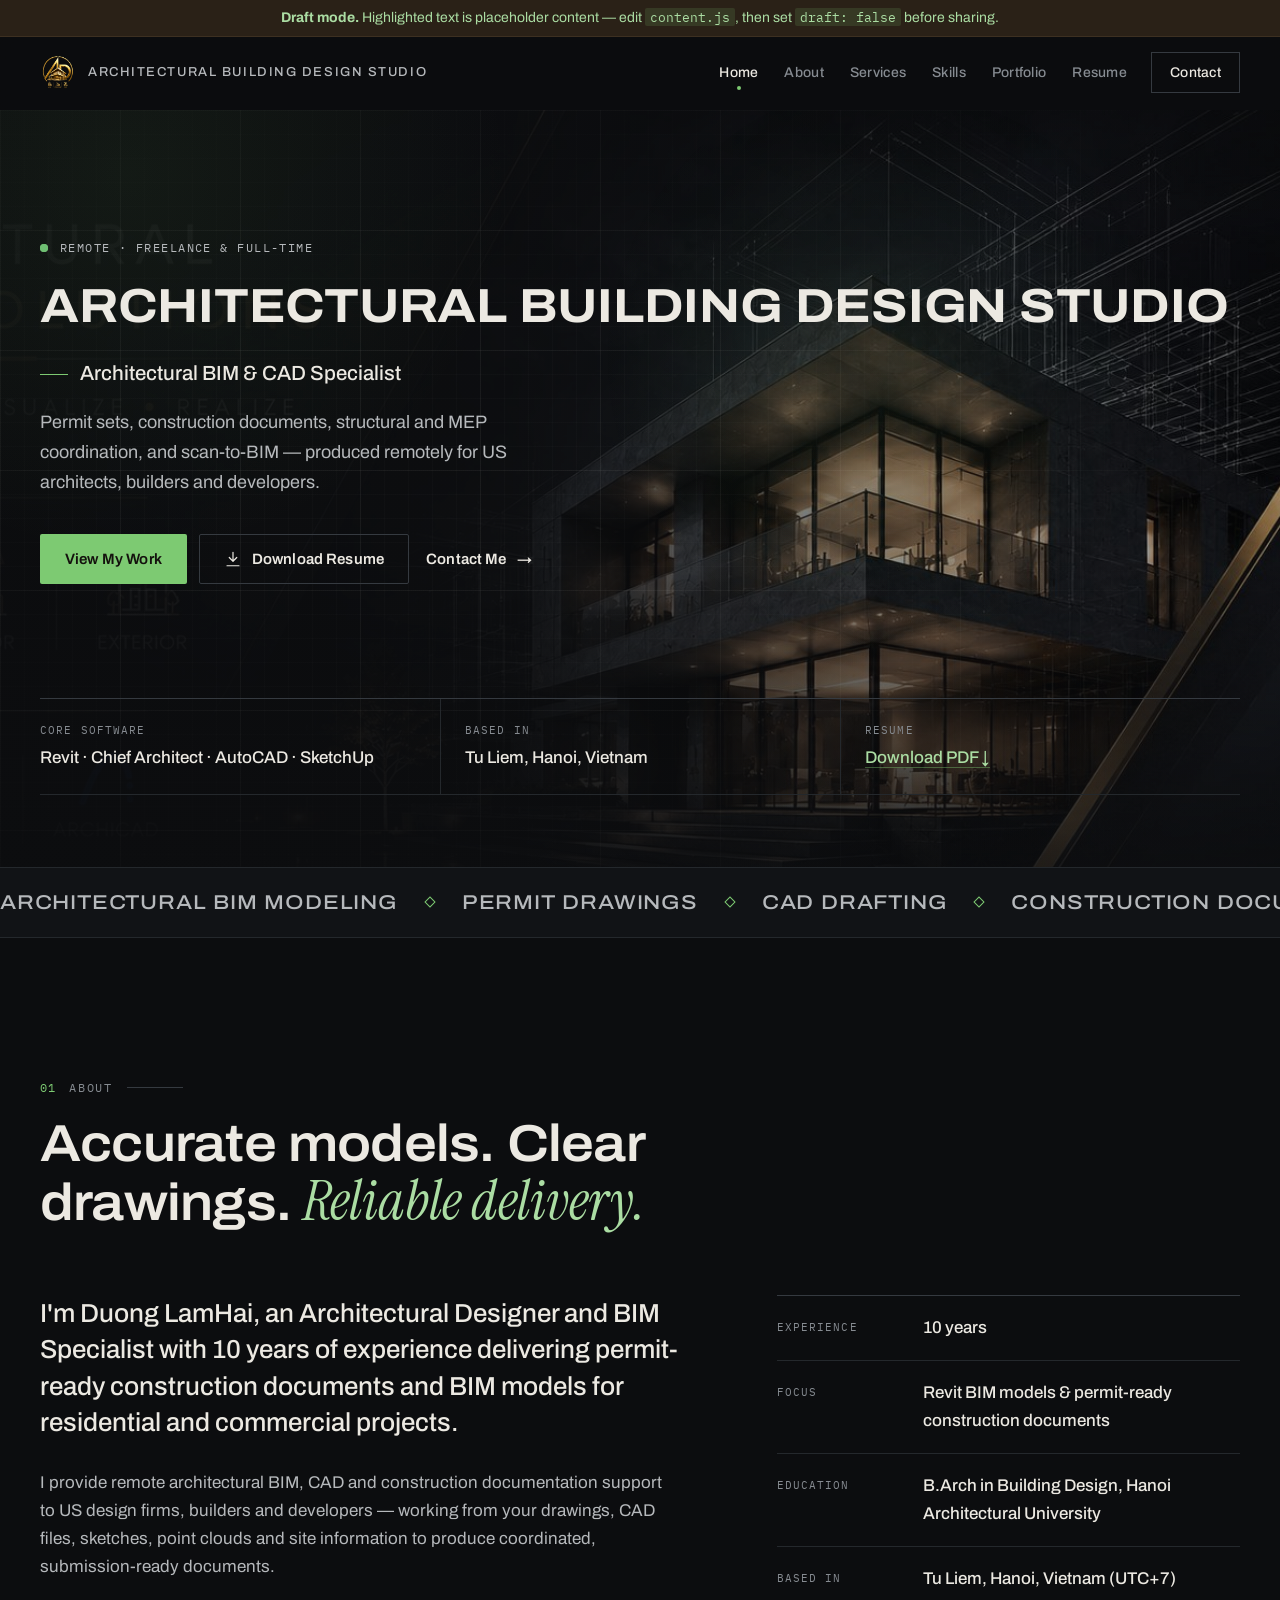
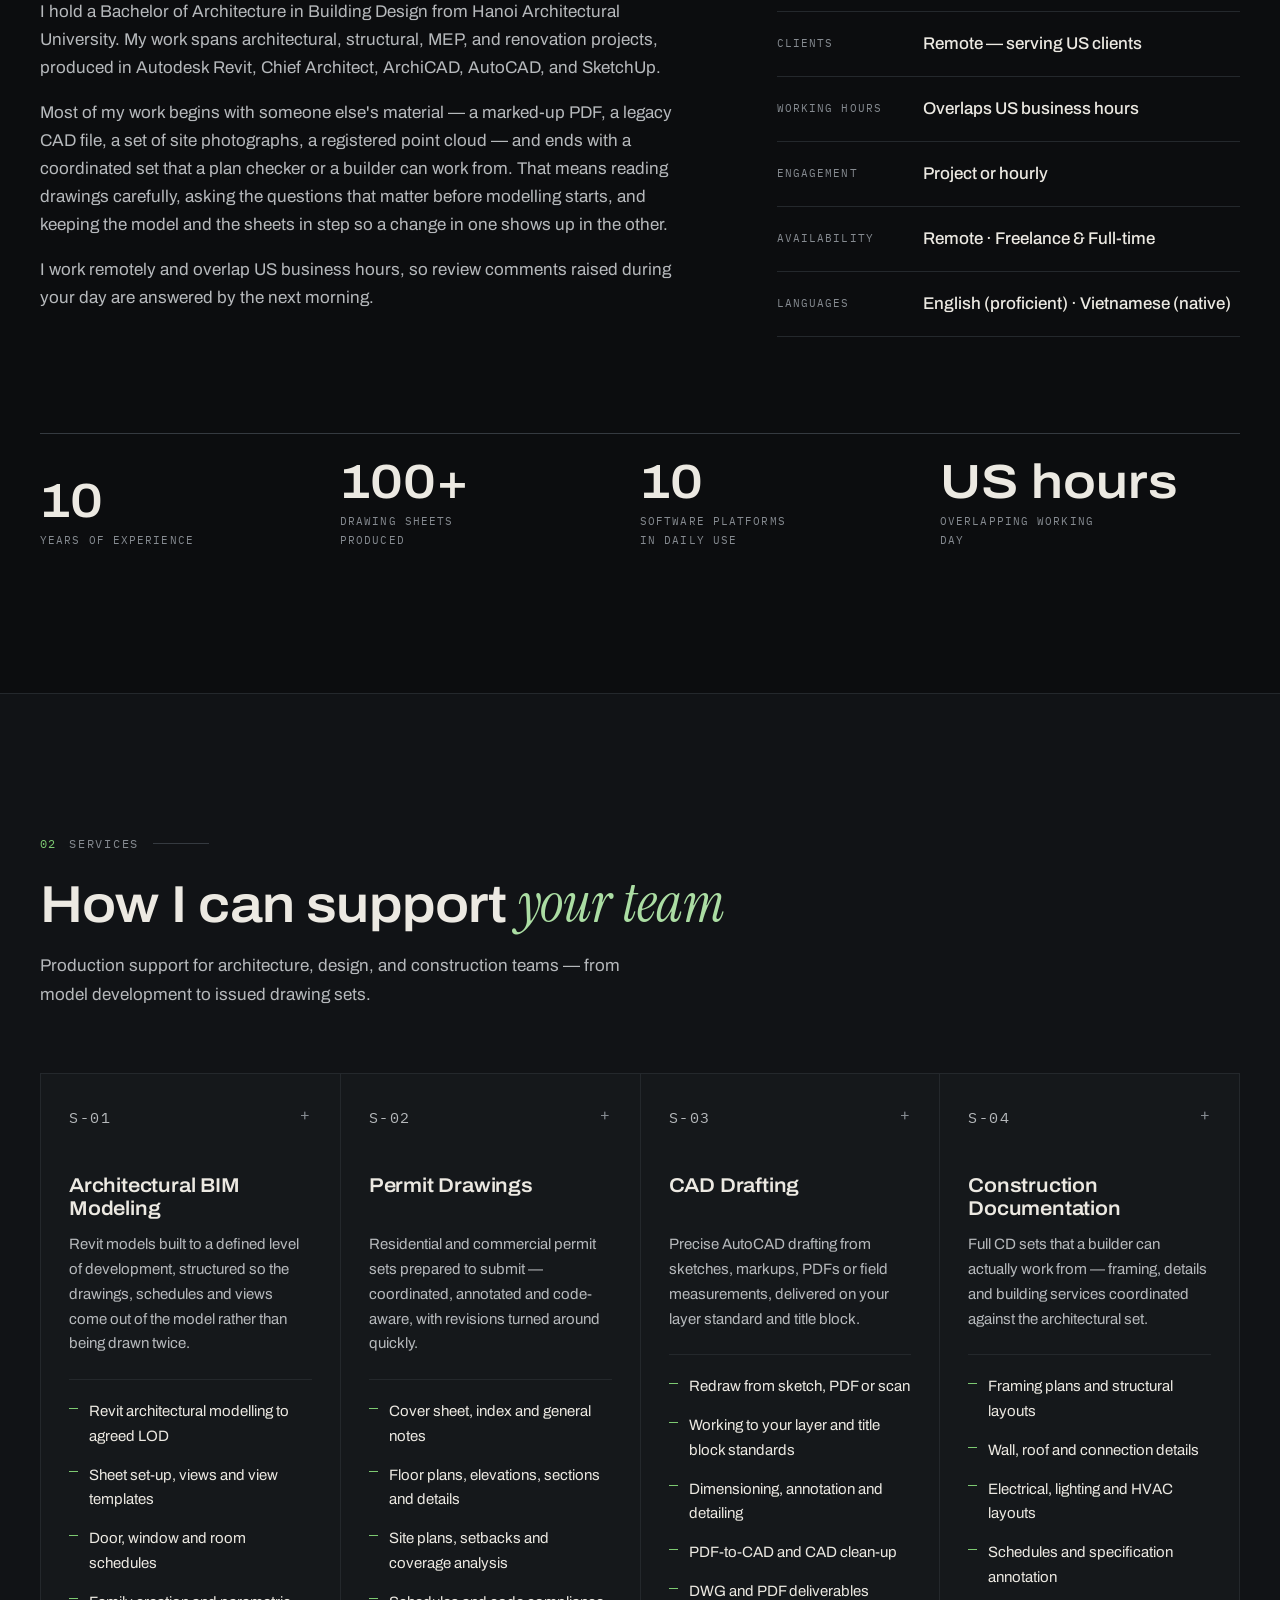
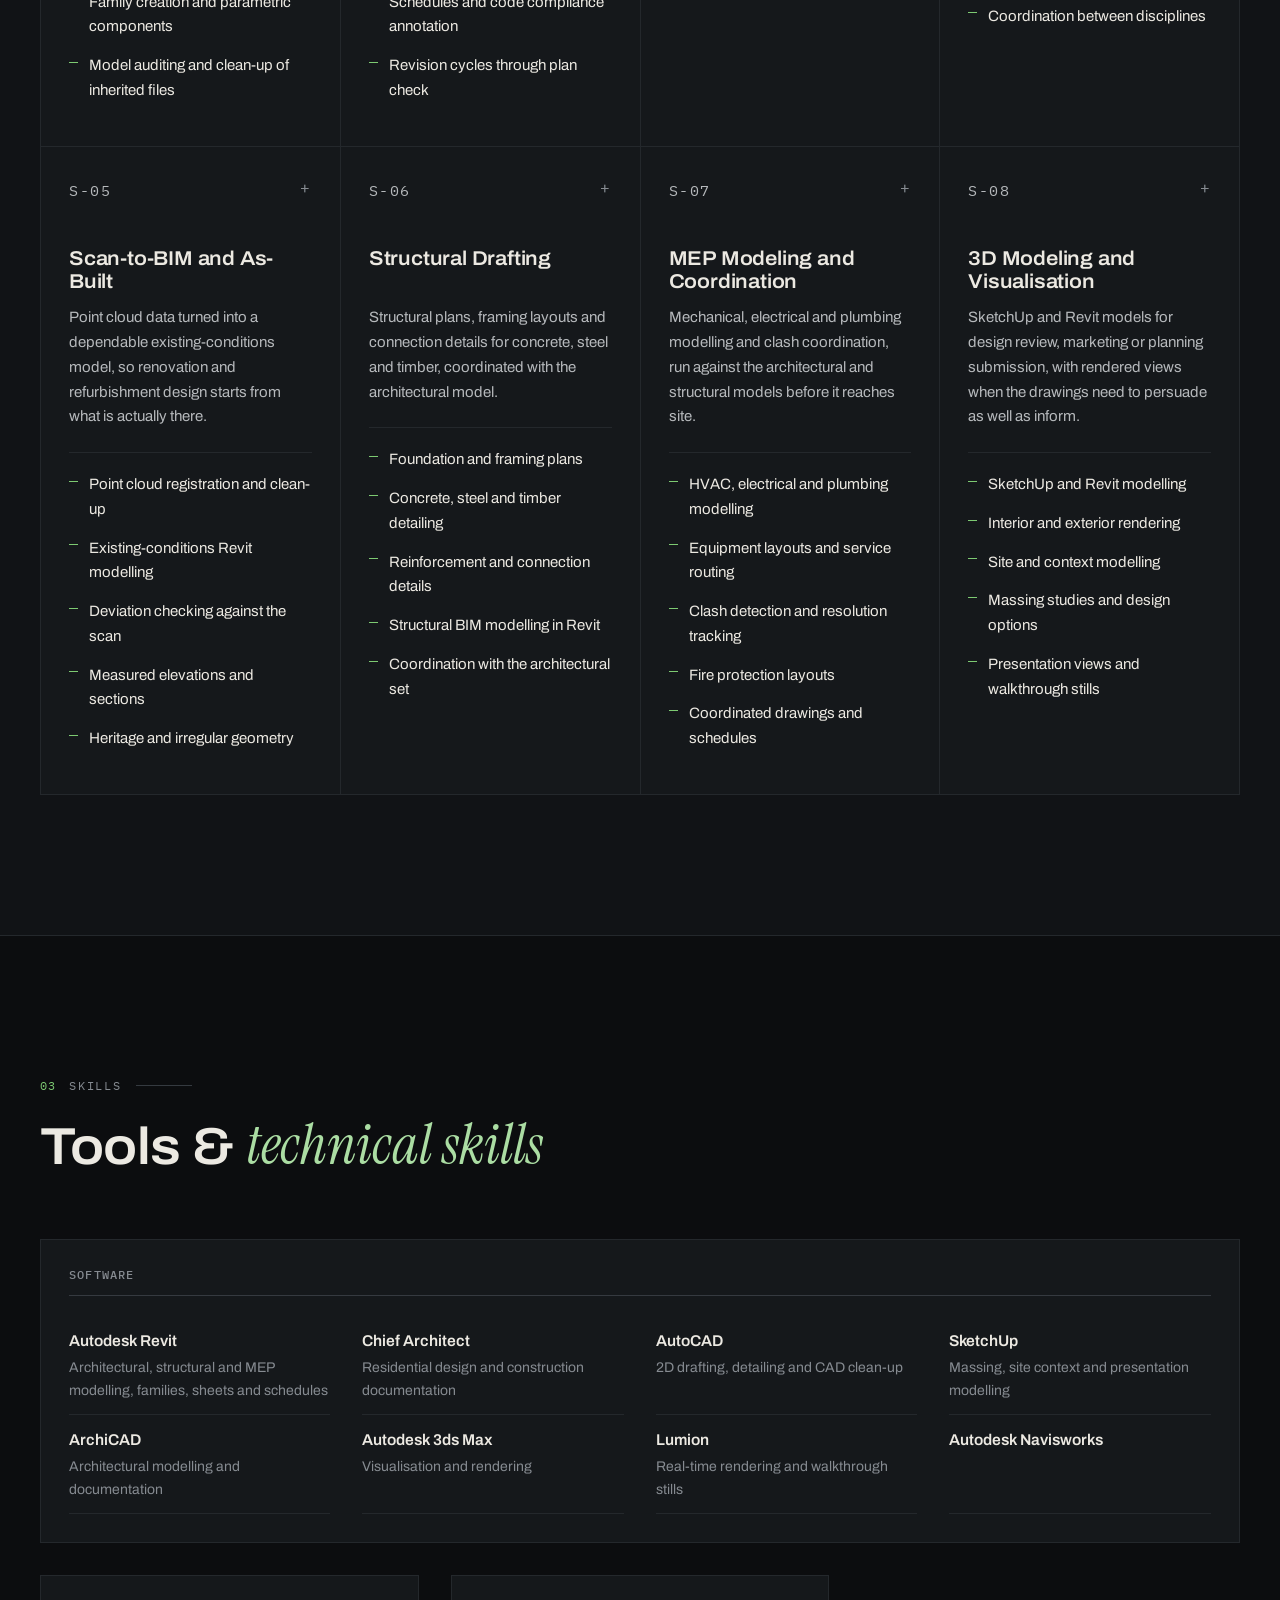
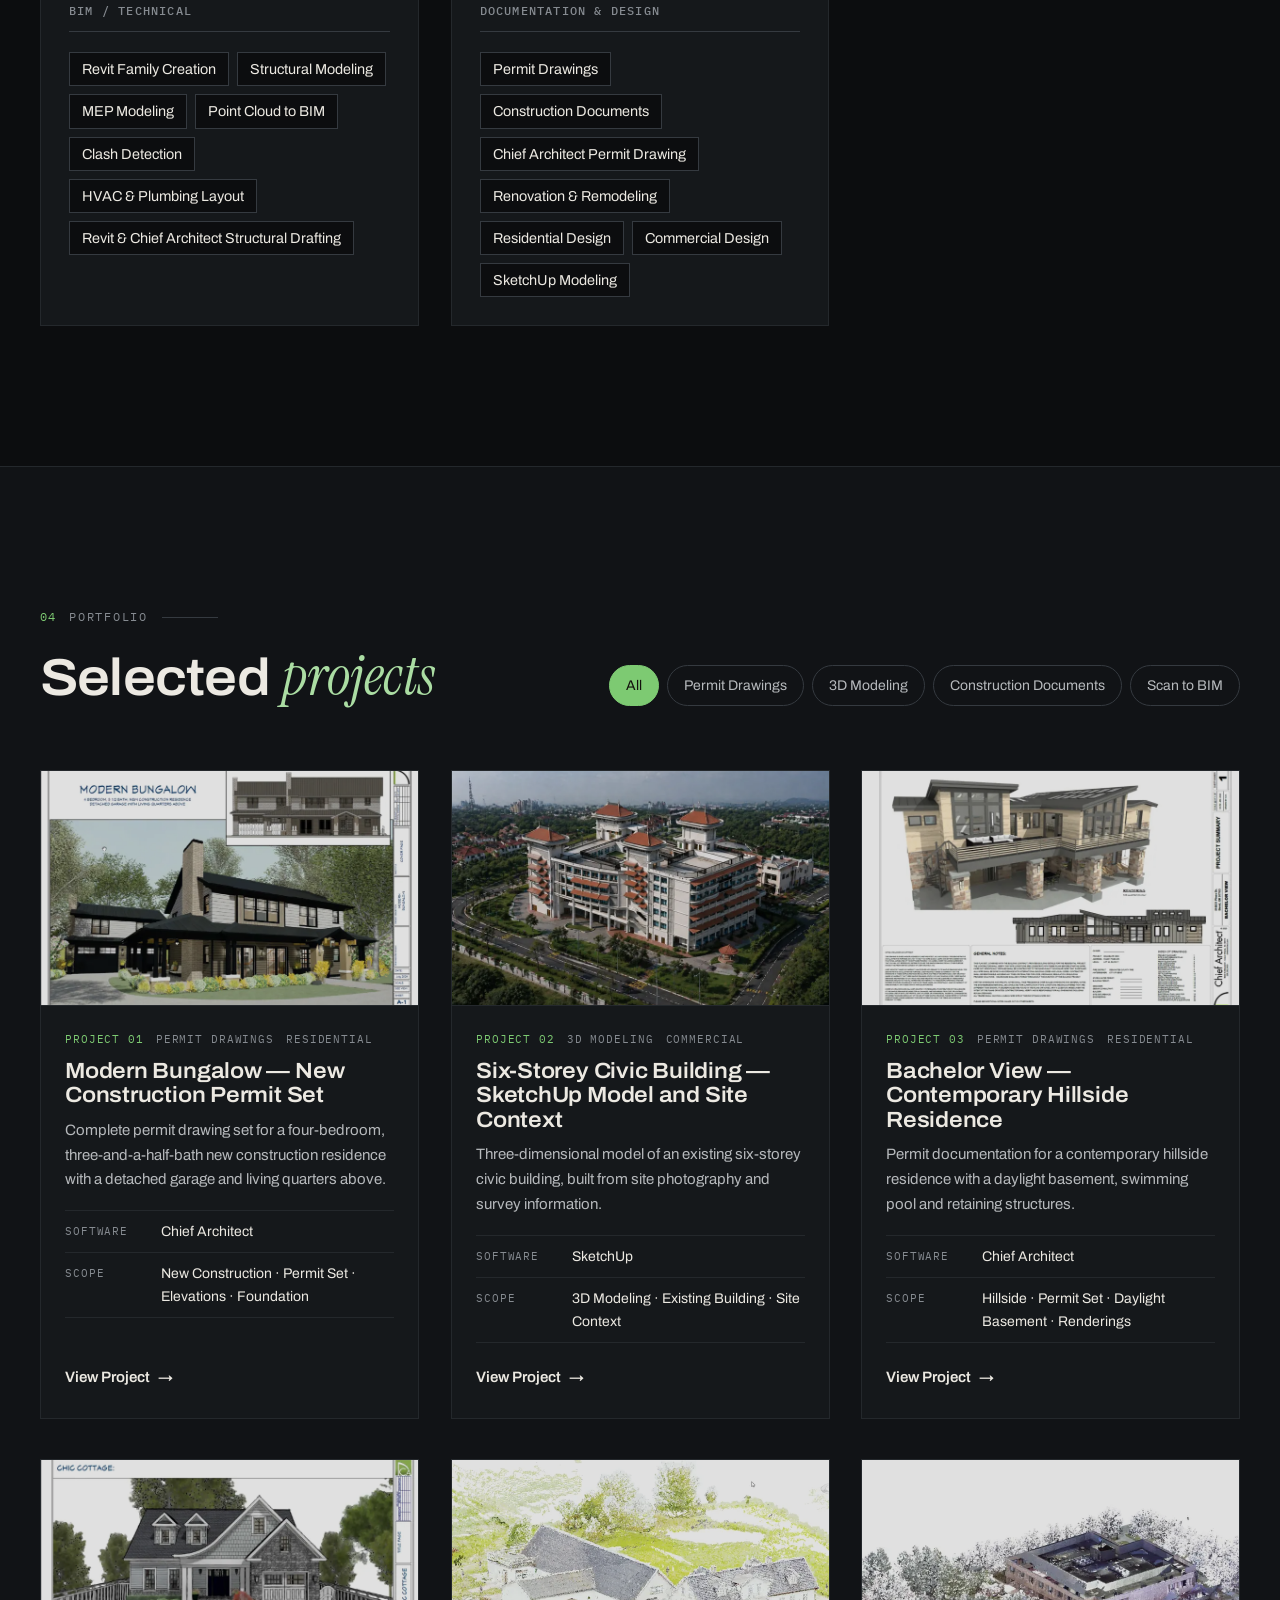
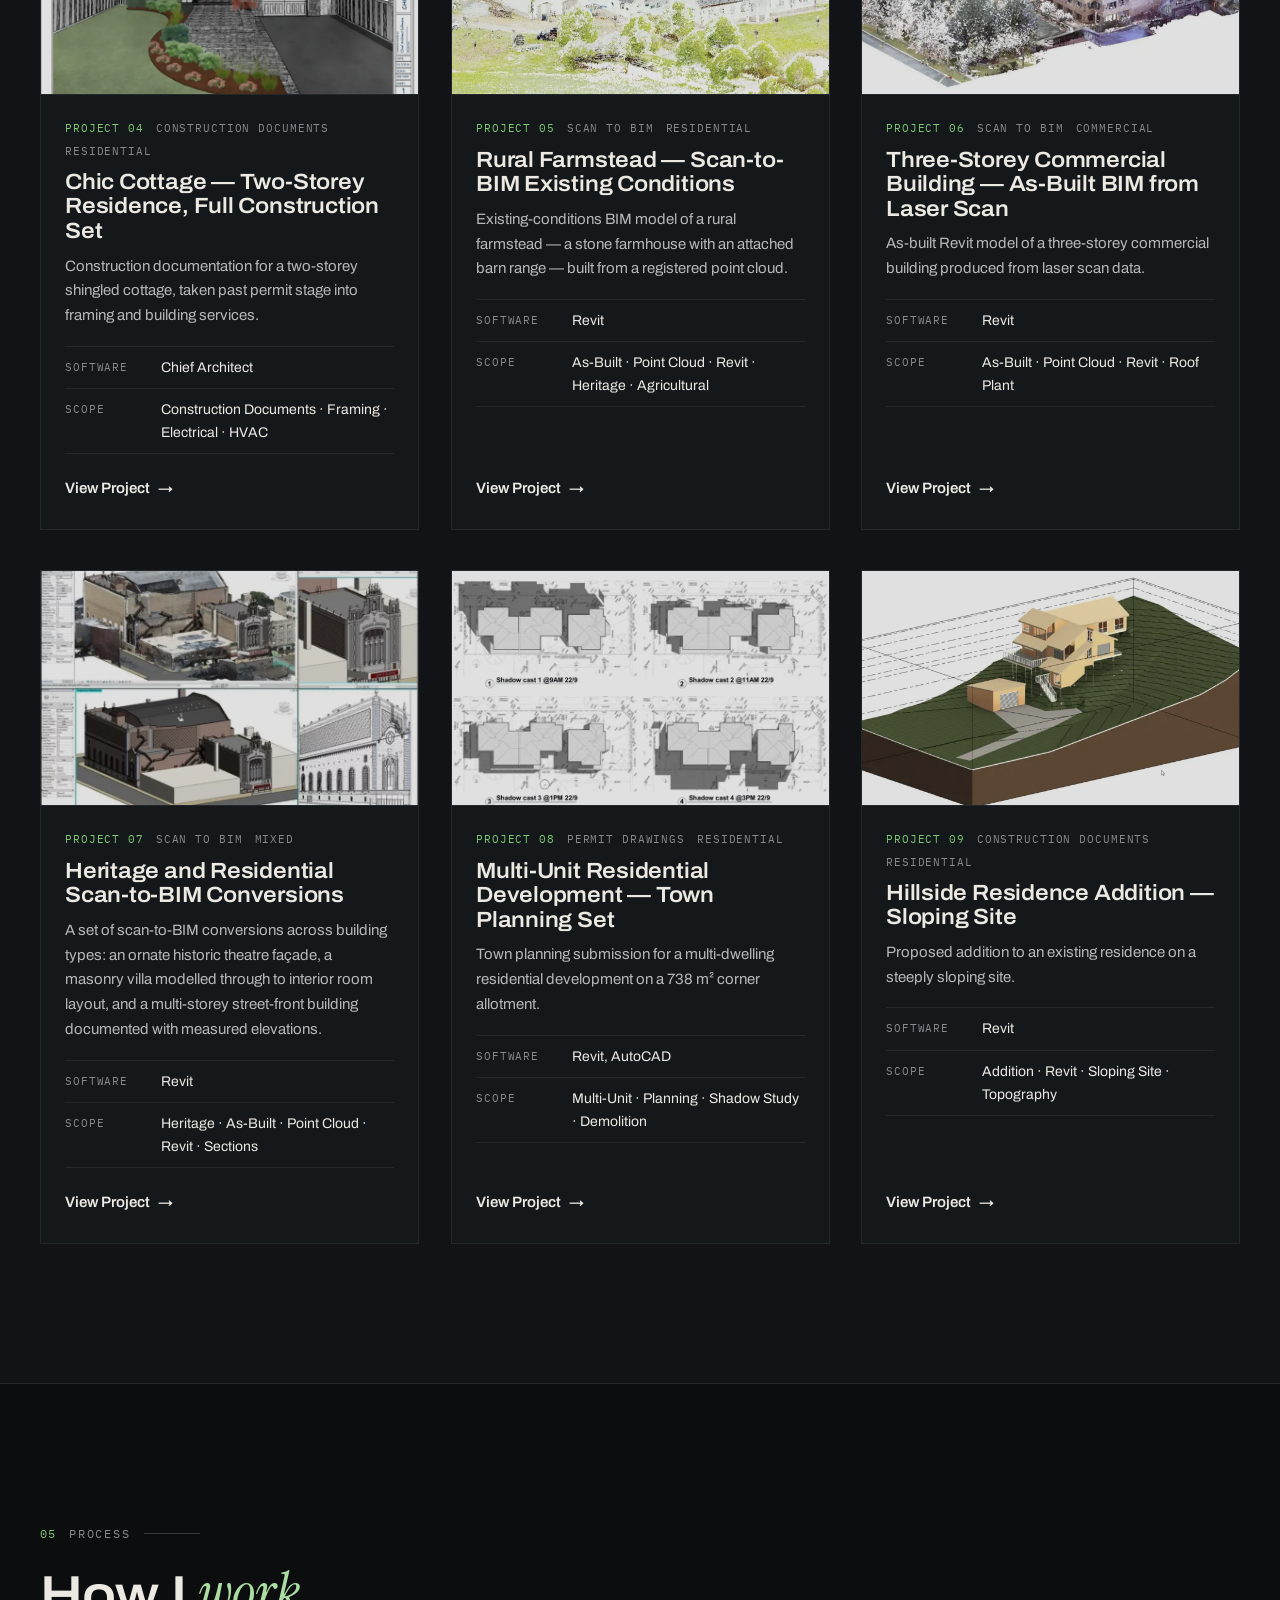
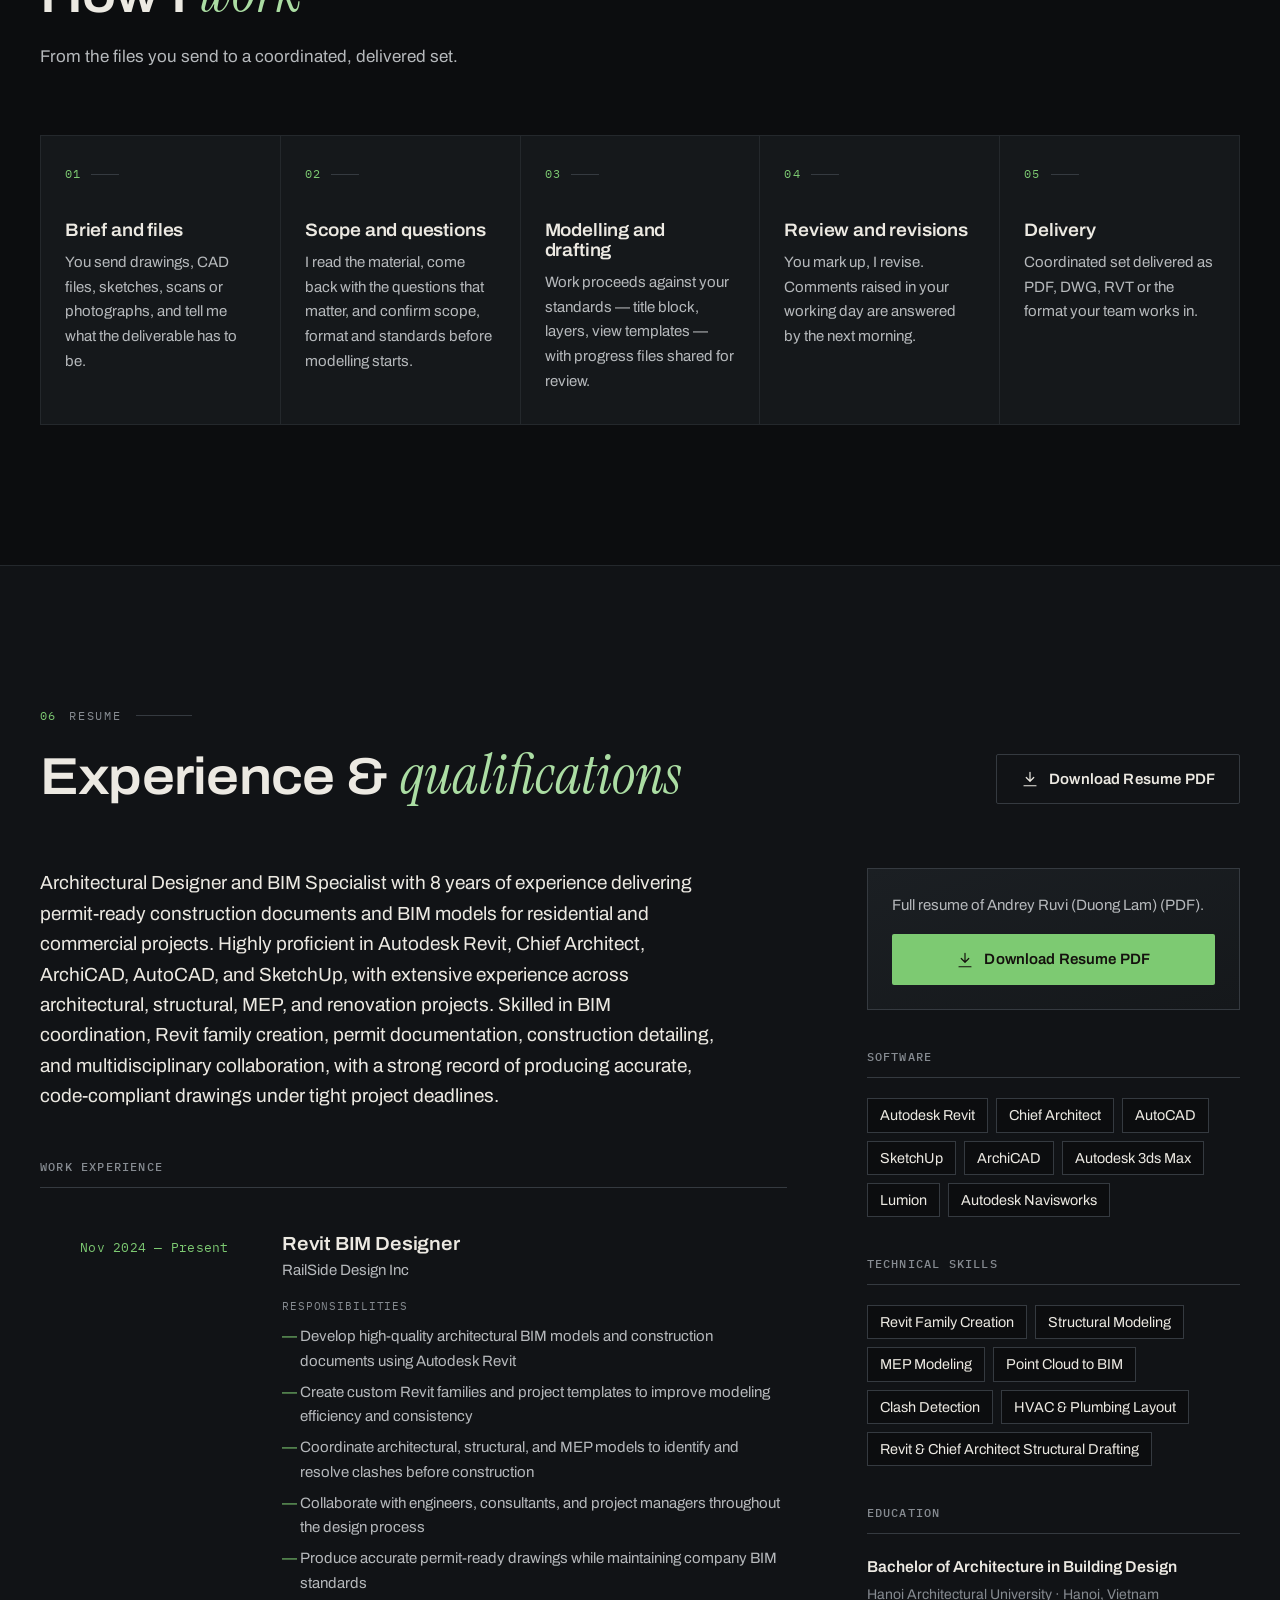
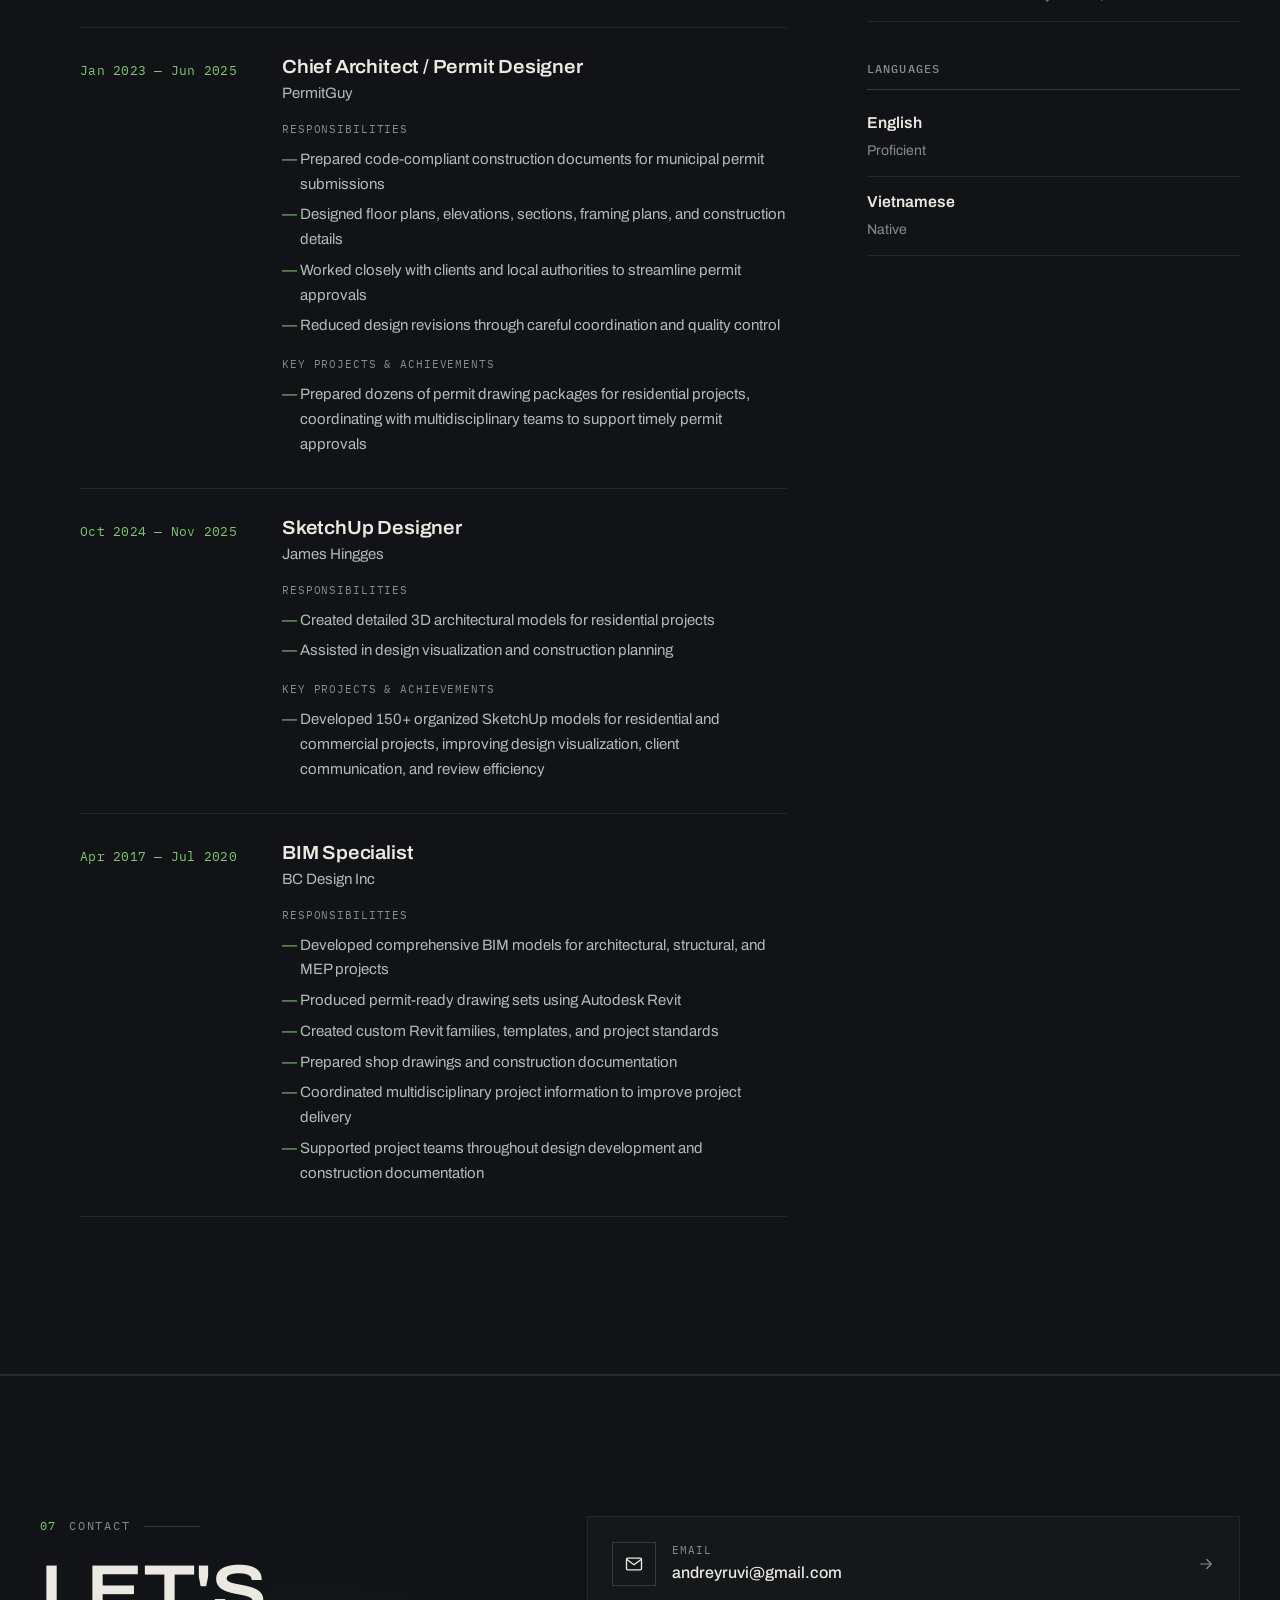
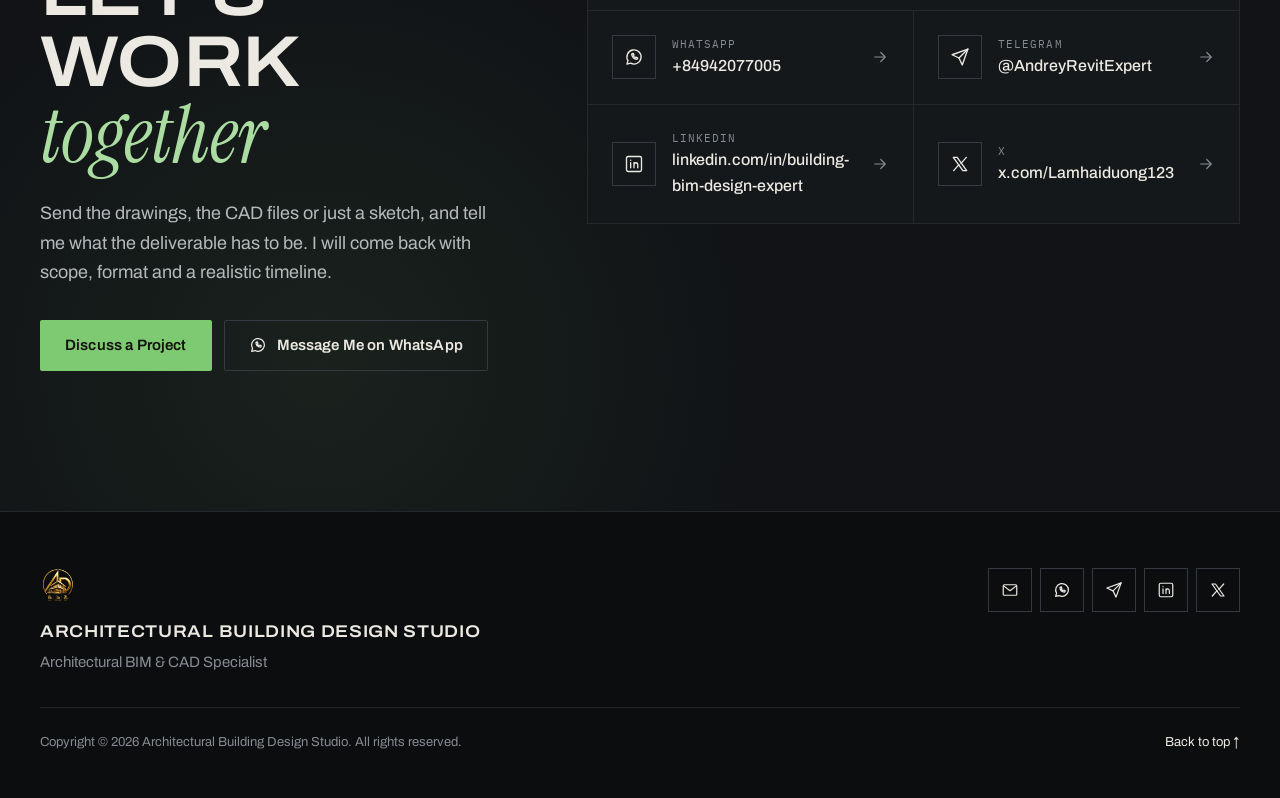
==== index.html @ 1b11407e "Update portfolio Fri 09/25/2026 23:36:39.78" ====
<!DOCTYPE html>
<html lang="en">
<head>
  <meta charset="utf-8">
  <meta name="viewport" content="width=device-width, initial-scale=1">
  <meta name="color-scheme" content="dark">

  <!-- EDIT: SEO & social preview. Replace the bracketed text with your name/title.
       og:url and canonical need your final GitHub Pages address (see README). -->
  <title>Architectural Building Design Studio — Architectural BIM &amp; CAD Specialist</title>
  <meta name="description" content="Portfolio of Architectural Building Design Studio, Architectural BIM &amp; CAD Specialist. Permit sets, construction documents, structural and MEP coordination,…">
  <meta name="keywords" content="Architectural BIM Modeler, Revit BIM Services, Architectural Drafting Services, CAD Drafting, Permit Drawings, Revit Modeling, Chief Architect Designer, SketchUp Modeling, Architectural Designer, Remote BIM Services, Residential Drafting, Construction Documentation, Scan to BIM, As-Built Modeling">
  <meta name="author" content="Andrey Ruvi (Duong Lam)">
  <meta name="theme-color" content="#0C0D0F">

  <meta property="og:type" content="website">
  <meta property="og:title" content="Architectural Building Design Studio — Architectural BIM &amp; CAD Specialist">
  <meta property="og:description" content="Portfolio of Architectural Building Design Studio, Architectural BIM &amp; CAD Specialist. Permit sets, construction documents, structural and MEP coordination,…">
  <!-- Website address (GitHub repository andreyruvi/andreyruvi.github.io). If you publish somewhere else, change these three lines. -->
  <meta property="og:url" content="https://andreyruvi.github.io/">
  <meta property="og:image" content="https://andreyruvi.github.io/assets/images/cover-image.jpg">
  <link rel="canonical" href="https://andreyruvi.github.io/">
  <meta name="twitter:card" content="summary_large_image">

  <link rel="icon" href="assets/images/logos/logo-256.png" type="image/png">

  <link rel="preconnect" href="https://fonts.googleapis.com">
  <link rel="preconnect" href="https://fonts.gstatic.com" crossorigin>
  <link rel="stylesheet" href="https://fonts.googleapis.com/css2?family=Archivo:wdth,wght@62..125,400..700&amp;family=IBM+Plex+Mono:wght@400;500&amp;family=Instrument+Serif:ital@1&amp;display=swap">
  <link rel="stylesheet" href="style.css">
</head>
<body data-page="home">
  <a class="skip-link" href="#main">Skip to content</a>
  <div class="progress" data-progress aria-hidden="true"></div>

  <div class="draft-bar" data-draft-bar hidden>
    <strong>Draft mode.</strong> Highlighted text is placeholder content — edit <code>content.js</code>, then set <code>draft: false</code> before sharing.
  </div>

  <header class="site-header" data-header>
    <div class="container header-inner">
      <a class="brand" href="#home" aria-label="Back to top">
        <span class="brand-mark" aria-hidden="true" data-brand-mark></span>
        <span class="brand-text" data-bind="name">[YOUR FULL NAME]</span>
      </a>
      <button class="nav-toggle" type="button" aria-expanded="false" aria-controls="site-nav" data-nav-toggle>
        <span class="sr-only">Open menu</span>
        <span class="nav-toggle-bars" aria-hidden="true"></span>
      </button>
      <nav class="site-nav" id="site-nav" aria-label="Primary" data-nav>
        <ul>
          <li><a href="#home">Home</a></li>
          <li><a href="#about">About</a></li>
          <li><a href="#services">Services</a></li>
          <li><a href="#skills">Skills</a></li>
          <li><a href="#portfolio">Portfolio</a></li>
          <li><a href="#resume">Resume</a></li>
          <li><a class="nav-cta" href="#contact">Contact</a></li>
        </ul>
      </nav>
    </div>
  </header>

  <main id="main">
    <!-- ============ HERO ============ -->
    <section class="hero" id="home" aria-labelledby="hero-name" data-hero>
      <!-- Cover image (background). Set it in the editor: Profile → Cover image -->
      <div class="hero-cover" data-hero-cover>
        <img data-hero-img alt="" width="1600" height="1000" fetchpriority="high" decoding="async">
      </div>
      <div class="hero-shade" aria-hidden="true"></div>
      <div class="hero-bg" aria-hidden="true"></div>
      <div class="hero-glow" aria-hidden="true"></div>

      <div class="container hero-content">
        <p class="eyebrow intro" style="--i:0"><span class="eyebrow-dot" aria-hidden="true"></span><span data-bind="availability">[e.g. Remote · Freelance &amp; Full-time]</span></p>
        <h1 class="hero-name intro" style="--i:1" id="hero-name" data-bind="name">[YOUR FULL NAME]</h1>
        <p class="hero-title intro" style="--i:2" data-bind="title">[Revit / BIM Specialist | Architectural Designer]</p>
        <p class="hero-statement intro" style="--i:3" data-bind="statement"></p>
        <div class="hero-actions intro" style="--i:4">
          <a class="btn btn-primary" href="#portfolio">View My Work</a>
          <a class="btn btn-secondary" href="assets/resume.pdf" download data-resume-link>
            <svg class="icon" aria-hidden="true" viewBox="0 0 24 24"><path d="M12 3v12m0 0l-5-5m5 5l5-5M4 21h16"/></svg>
            Download Resume
          </a>
          <a class="btn btn-text" href="#contact">Contact Me <span aria-hidden="true">→</span></a>
        </div>
      </div>

      <div class="container hero-meta">
        <p class="hero-caption mono intro" style="--i:5" data-hero-caption><span data-bind="heroCaption"></span></p>
        <dl class="hero-strip intro" style="--i:5">
          <div><dt>Core software</dt><dd data-bind="tagline">Revit · BIM · Documentation</dd></div>
          <div><dt>Based in</dt><dd data-bind="location">[YOUR LOCATION]</dd></div>
          <div><dt>Resume</dt><dd><a href="assets/resume.pdf" download data-resume-link>Download PDF ↓</a></dd></div>
        </dl>
      </div>
      <div class="ticker" data-render="ticker" aria-label="Services"></div>
    </section>

    <!-- ============ ABOUT ============ -->
    <section class="section" id="about" aria-labelledby="about-title">
      <div class="container">
        <header class="section-head reveal">
          <p class="section-label"><span>01</span>About</p>
          <h2 id="about-title">Accurate models. Clear drawings. <em class="serif">Reliable delivery.</em></h2>
        </header>
        <div class="about-grid" data-render="about"></div>
      </div>
    </section>

    <!-- ============ SERVICES ============ -->
    <section class="section section-alt" id="services" aria-labelledby="services-title">
      <div class="container">
        <header class="section-head reveal">
          <p class="section-label"><span>02</span>Services</p>
          <h2 id="services-title">How I can support <em class="serif">your team</em></h2>
          <p class="section-intro">Production support for architecture, design, and construction teams — from model development to issued drawing sets.</p>
        </header>
        <div class="services-grid" data-render="services"></div>
      </div>
    </section>

    <!-- ============ SKILLS ============ -->
    <section class="section" id="skills" aria-labelledby="skills-title">
      <div class="container">
        <header class="section-head reveal">
          <p class="section-label"><span>03</span>Skills</p>
          <h2 id="skills-title">Tools &amp; <em class="serif">technical skills</em></h2>
        </header>
        <div class="skills-grid" data-render="skills"></div>
      </div>
    </section>

    <!-- ============ PORTFOLIO ============ -->
    <section class="section section-alt" id="portfolio" aria-labelledby="portfolio-title">
      <div class="container">
        <header class="section-head section-head-row reveal">
          <div>
            <p class="section-label"><span>04</span>Portfolio</p>
            <h2 id="portfolio-title">Selected <em class="serif">projects</em></h2>
          </div>
          <div class="filters" role="group" aria-label="Filter projects by type" data-render="filters"></div>
        </header>
        <div class="projects-grid" data-render="projects"></div>
      </div>
    </section>

    <!-- ============ PROCESS ============ -->
    <section class="section" id="process" aria-labelledby="process-title">
      <div class="container">
        <header class="section-head reveal">
          <p class="section-label"><span>05</span>Process</p>
          <h2 id="process-title">How I <em class="serif">work</em></h2>
          <p class="section-intro">From the files you send to a coordinated, delivered set.</p>
        </header>
        <ol class="steps" data-render="process"></ol>
      </div>
    </section>

    <!-- ============ RESUME ============ -->
    <section class="section section-alt" id="resume" aria-labelledby="resume-title">
      <div class="container">
        <header class="section-head section-head-row reveal">
          <div>
            <p class="section-label"><span>05</span>Resume</p>
            <h2 id="resume-title">Experience &amp; <em class="serif">qualifications</em></h2>
          </div>
          <a class="btn btn-secondary" href="assets/resume.pdf" download data-resume-link>
            <svg class="icon" aria-hidden="true" viewBox="0 0 24 24"><path d="M12 3v12m0 0l-5-5m5 5l5-5M4 21h16"/></svg>
            Download Resume PDF
          </a>
        </header>
        <div class="resume-grid" data-render="resume"></div>
      </div>
    </section>

    <!-- ============ CONTACT ============ -->
    <section class="section section-dark" id="contact" aria-labelledby="contact-title">
      <div class="container contact-grid">
        <div class="contact-copy reveal">
          <p class="section-label"><span>06</span>Contact</p>
          <h2 id="contact-title">Let's work <em class="serif">together</em></h2>
          <p class="contact-lead" data-bind="contactLead">Have a project that needs Revit modeling, documentation, or BIM support — or a role on your team? Send a short note with the scope and timeline and I'll get back to you.</p>
          <div class="contact-actions" data-render="contact-cta"></div>
        </div>
        <ul class="contact-list" data-render="contact"></ul>
      </div>
    </section>
  </main>

  <footer class="site-footer" data-render="footer"></footer>

  <div class="lightbox" data-lightbox hidden role="dialog" aria-modal="true" aria-label="Image viewer"></div>

  <noscript><p class="noscript">This portfolio needs JavaScript enabled to display its content.</p></noscript>

  <script src="content.js"></script>
  <script src="script.js"></script>
</body>
</html>
---- style.css ----
/* =====================================================================
   Portfolio — styles (dark theme)
   Colors, fonts and spacing are defined once in :root below.
   ===================================================================== */

:root {
  color-scheme: dark;

  --bg: #0c0d0f;
  --bg-alt: #111316;
  --surface: #15181b;
  --surface-2: #1b1f23;
  --line: #24282c;
  --line-strong: #353a40;

  --text: #ece9e2;      /* headings */
  --text-2: #b6b9bc;    /* body */
  --muted: #868b91;

  --accent: #c9a071;    /* brass — can also be set in the editor (Settings) */
  --accent-rgb: 201, 160, 113;
  --accent-2: #e3c197;
  --accent-soft: rgba(var(--accent-rgb), 0.14);
  --glow: rgba(var(--accent-rgb), 0.10);

  --display: "Archivo", "Helvetica Neue", Arial, system-ui, sans-serif;
  --sans: "Archivo", "Helvetica Neue", Arial, system-ui, sans-serif;
  --serif: "Instrument Serif", Georgia, "Times New Roman", serif;
  --mono: "IBM Plex Mono", ui-monospace, "SFMono-Regular", Menlo, Consolas, monospace;

  --container: 1280px;
  --gutter: clamp(16px, 4vw, 40px);
  --header-h: 72px;
  --radius: 2px;
  --ease: cubic-bezier(0.2, 0.7, 0.2, 1);
  --ease-out: cubic-bezier(0.16, 1, 0.3, 1);
}

/* ---------- Reset / base ---------- */
*, *::before, *::after { box-sizing: border-box; }
html { -webkit-text-size-adjust: 100%; scroll-behavior: smooth; scroll-padding-top: calc(var(--header-h) + 8px); background: var(--bg); }
body {
  margin: 0;
  background: var(--bg);
  color: var(--text-2);
  font-family: var(--sans);
  font-size: 1.0625rem;
  line-height: 1.65;
  -webkit-font-smoothing: antialiased;
  -moz-osx-font-smoothing: grayscale;
  text-rendering: optimizeLegibility;
  overflow-x: hidden;
}
::selection { background: var(--accent); color: #111; }

img, svg { display: block; max-width: 100%; }
img { height: auto; }
h1, h2, h3, h4 { color: var(--text); font-family: var(--display); font-weight: 600; line-height: 1.12; margin: 0; letter-spacing: -0.01em; }
p { margin: 0 0 1em; }
ul { margin: 0; padding: 0; }
a { color: inherit; text-decoration-thickness: 1px; text-underline-offset: 3px; }
button { font: inherit; color: inherit; }
dl, dd { margin: 0; }
code { font-family: var(--mono); font-size: 0.9em; }
em.serif, .serif { font-family: var(--serif); font-style: italic; font-weight: 400; letter-spacing: 0; color: var(--accent-2); font-stretch: 100%; }

:focus-visible { outline: 2px solid var(--accent); outline-offset: 3px; border-radius: var(--radius); }

.sr-only {
  position: absolute; width: 1px; height: 1px; padding: 0; margin: -1px;
  overflow: hidden; clip: rect(0 0 0 0); white-space: nowrap; border: 0;
}
.skip-link {
  position: absolute; left: 16px; top: -100px; z-index: 600;
  background: var(--accent); color: #111; padding: 10px 16px; text-decoration: none; font-weight: 600;
}
.skip-link:focus { top: 12px; }

.container { width: 100%; max-width: var(--container); margin: 0 auto; padding: 0 var(--gutter); }
.mono { font-family: var(--mono); }

.icon {
  width: 18px; height: 18px; flex: none;
  fill: none; stroke: currentColor; stroke-width: 1.6; stroke-linecap: round; stroke-linejoin: round;
}

/* ---------- Scroll progress ---------- */
.progress {
  position: fixed; top: 0; left: 0; right: 0; height: 2px; z-index: 450; pointer-events: none;
  background: linear-gradient(90deg, var(--accent), var(--accent-2));
  transform-origin: 0 50%; transform: scaleX(0);
}

/* ---------- Placeholders (draft mode) ---------- */
.is-draft .ph {
  background: rgba(var(--accent-rgb), 0.10);
  outline: 1px dashed rgba(var(--accent-rgb), 0.5);
  outline-offset: 1px;
  border-radius: 1px;
}
.draft-bar {
  background: #2a2117; color: var(--accent-2); font-size: 0.875rem; line-height: 1.4;
  padding: 8px var(--gutter); text-align: center; border-bottom: 1px solid #3d3021;
}
.draft-bar code { background: rgba(var(--accent-rgb), 0.14); padding: 1px 5px; border-radius: 2px; }
.draft-note {
  font-family: var(--mono); font-size: 0.75rem; letter-spacing: 0.02em; color: var(--accent);
  border: 1px dashed rgba(var(--accent-rgb), 0.4); padding: 8px 12px; margin: 0 0 24px; max-width: 64ch;
}

/* ---------- Buttons ---------- */
.btn {
  position: relative; isolation: isolate; overflow: hidden;
  display: inline-flex; align-items: center; justify-content: center; gap: 10px;
  min-height: 50px; padding: 12px 24px;
  font-family: var(--sans); font-size: 0.9375rem; font-weight: 600; letter-spacing: 0.01em;
  text-decoration: none; border: 1px solid transparent; border-radius: var(--radius);
  cursor: pointer; transition: color .35s var(--ease), border-color .35s var(--ease), background-color .35s var(--ease);
}
/* sliding fill on hover */
.btn::before {
  content: ""; position: absolute; inset: 0; z-index: -1;
  transform: translateY(101%); transition: transform .45s var(--ease-out);
}
.btn:hover::before { transform: translateY(0); }
.btn-primary { background: var(--accent); color: #14110d; }
.btn-primary::before { background: var(--text); }
.btn-secondary { border-color: var(--line-strong); color: var(--text); background: transparent; }
.btn-secondary::before { background: var(--text); }
.btn-secondary:hover { color: var(--bg); border-color: var(--text); }
.btn-text { padding-left: 4px; padding-right: 4px; color: var(--text); }
.btn-text::before { display: none; }
.btn-text:hover { color: var(--accent-2); }
.btn-text span { transition: transform .25s var(--ease); }
.btn-text:hover span { transform: translateX(4px); }
.btn-light { background: var(--accent); color: #14110d; }
.btn-light::before { background: var(--text); }
.btn-outline-light { border-color: var(--line-strong); color: var(--text); }
.btn-outline-light::before { background: var(--surface-2); }
.btn-outline-light:hover { border-color: var(--accent); }
.btn[aria-disabled="true"] { opacity: .5; cursor: not-allowed; }
.btn[aria-disabled="true"]::before { display: none; }

/* ---------- Header / navigation ---------- */
.site-header {
  position: sticky; top: 0; z-index: 100;
  background: rgba(12, 13, 15, 0.72);
  -webkit-backdrop-filter: saturate(140%) blur(14px);
  backdrop-filter: saturate(140%) blur(14px);
  border-bottom: 1px solid transparent;
  transition: border-color .3s var(--ease), background-color .3s var(--ease);
}
.site-header.is-scrolled { border-bottom-color: var(--line); background: rgba(12, 13, 15, 0.86); }
.header-inner { display: flex; align-items: center; justify-content: space-between; height: var(--header-h); gap: 24px; }

.brand { display: inline-flex; align-items: center; gap: 12px; text-decoration: none; color: var(--text); min-width: 0; }
.brand-mark { width: 24px; height: 24px; flex: none; border: 1.5px solid var(--text); position: relative; transition: transform .6s var(--ease-out); }
.brand:hover .brand-mark { transform: rotate(90deg); }
.brand-mark::before, .brand-mark::after { content: ""; position: absolute; background: var(--text); }
.brand-mark::before { left: 50%; top: -1px; bottom: -1px; width: 1.5px; transform: translateX(-50%); }
.brand-mark::after { top: 50%; left: -1px; right: -1px; height: 1.5px; transform: translateY(-50%); background: var(--accent); }
.brand-text { font-weight: 500; font-size: 0.8125rem; letter-spacing: 0.12em; text-transform: uppercase; color: var(--text-2); white-space: nowrap; overflow: hidden; text-overflow: ellipsis; transition: color .2s; }
.brand:hover .brand-text { color: var(--text); }
.brand-logo { display: block; height: 36px; width: auto; max-width: 180px; object-fit: contain; flex: none; }
@media (max-width: 480px) { .brand-logo { height: 30px; max-width: 130px; } .brand-text { font-size: 0.75rem; letter-spacing: 0.08em; } }

.site-nav ul { list-style: none; display: flex; align-items: center; gap: 2px; }
.site-nav a {
  display: inline-block; padding: 8px 12px; font-size: 0.875rem; font-weight: 500; letter-spacing: 0.02em;
  text-decoration: none; color: var(--muted); position: relative; transition: color .2s;
}
.site-nav a::after {
  content: ""; position: absolute; left: 50%; bottom: 2px; width: 4px; height: 4px; border-radius: 50%;
  background: var(--accent); transform: translateX(-50%) scale(0); transition: transform .3s var(--ease-out);
}
.site-nav a:hover { color: var(--text); }
.site-nav a.is-active { color: var(--text); }
.site-nav a.is-active::after { transform: translateX(-50%) scale(1); }
.site-nav .nav-cta { border: 1px solid var(--line-strong); color: var(--text); margin-left: 10px; padding: 8px 18px; transition: border-color .2s, background-color .2s, color .2s; }
.site-nav .nav-cta::after { display: none; }
.site-nav .nav-cta:hover { background: var(--accent); border-color: var(--accent); color: #14110d; }

.nav-toggle {
  display: none; width: 44px; height: 44px; border: 1px solid var(--line-strong); background: transparent;
  border-radius: var(--radius); cursor: pointer; align-items: center; justify-content: center; flex: none;
}
.nav-toggle-bars, .nav-toggle-bars::before, .nav-toggle-bars::after {
  display: block; width: 18px; height: 1.5px; background: var(--text); position: relative;
  transition: transform .3s var(--ease), background-color .2s;
}
.nav-toggle-bars::before, .nav-toggle-bars::after { content: ""; position: absolute; left: 0; }
.nav-toggle-bars::before { top: -6px; }
.nav-toggle-bars::after { top: 6px; }
.nav-toggle[aria-expanded="true"] .nav-toggle-bars { background: transparent; }
.nav-toggle[aria-expanded="true"] .nav-toggle-bars::before { transform: translateY(6px) rotate(45deg); }
.nav-toggle[aria-expanded="true"] .nav-toggle-bars::after { transform: translateY(-6px) rotate(-45deg); }

@media (max-width: 960px) {
  .nav-toggle { display: inline-flex; }
  .site-nav {
    position: absolute; left: 0; right: 0; top: 100%;
    background: rgba(12, 13, 15, 0.97); border-bottom: 1px solid var(--line);
    padding: 8px var(--gutter) 24px;
    visibility: hidden; opacity: 0; transform: translateY(-8px);
    transition: opacity .25s var(--ease), transform .25s var(--ease), visibility 0s linear .25s;
  }
  .site-nav.is-open { visibility: visible; opacity: 1; transform: none; transition-delay: 0s; }
  .site-nav ul { flex-direction: column; align-items: stretch; gap: 0; }
  .site-nav li { border-bottom: 1px solid var(--line); }
  .site-nav li:last-child { border-bottom: 0; padding-top: 16px; }
  .site-nav a { display: block; padding: 14px 0; font-size: 1.0625rem; color: var(--text-2); }
  .site-nav a::after { left: auto; right: 4px; top: 50%; bottom: auto; transform: translateY(-50%) scale(0); }
  .site-nav a.is-active::after { transform: translateY(-50%) scale(1); }
  .site-nav .nav-cta { margin: 0; text-align: center; padding: 12px 16px; }
  .site-nav.is-open li { animation: navIn .45s var(--ease-out) both; }
  .site-nav.is-open li:nth-child(2) { animation-delay: .03s; } .site-nav.is-open li:nth-child(3) { animation-delay: .06s; }
  .site-nav.is-open li:nth-child(4) { animation-delay: .09s; } .site-nav.is-open li:nth-child(5) { animation-delay: .12s; }
  .site-nav.is-open li:nth-child(6) { animation-delay: .15s; } .site-nav.is-open li:nth-child(7) { animation-delay: .18s; }
}
@keyframes navIn { from { opacity: 0; transform: translateX(-12px); } to { opacity: 1; transform: none; } }

/* ---------- Hero ---------- */
.hero {
  position: relative; overflow: hidden; isolation: isolate;
  display: flex; flex-direction: column;
  min-height: calc(100vh - var(--header-h)); min-height: calc(100svh - var(--header-h));
  padding-top: clamp(48px, 8vw, 110px);
}
/* cover image as full-bleed background */
.hero-cover { position: absolute; inset: 0; z-index: -4; overflow: hidden; background: var(--bg-alt); }
.hero-cover img { width: 100%; height: 100%; object-fit: cover; object-position: center; }
.hero-shade {
  position: absolute; inset: 0; z-index: -3; pointer-events: none;
  background:
    linear-gradient(90deg, rgba(12, 13, 15, 0.97) 0%, rgba(12, 13, 15, 0.92) 40%, rgba(12, 13, 15, 0.45) 68%, rgba(12, 13, 15, 0.35) 100%),
    linear-gradient(to bottom, rgba(12, 13, 15, 0.35) 0%, transparent 25%, transparent 55%, var(--bg) 100%);
}
@media (max-width: 767px) {
  .hero-shade { background: linear-gradient(to bottom, rgba(12, 13, 15, 0.8), rgba(12, 13, 15, 0.88) 60%, var(--bg)); }
}
.hero-bg {
  /* blueprint grid (major + minor) */
  position: absolute; inset: 0; z-index: -2; pointer-events: none;
  background-image:
    linear-gradient(to right, rgba(236, 233, 226, 0.045) 1px, transparent 1px),
    linear-gradient(to bottom, rgba(236, 233, 226, 0.045) 1px, transparent 1px),
    linear-gradient(to right, rgba(236, 233, 226, 0.018) 1px, transparent 1px),
    linear-gradient(to bottom, rgba(236, 233, 226, 0.018) 1px, transparent 1px);
  background-size: 120px 120px, 120px 120px, 24px 24px, 24px 24px;
  -webkit-mask-image: radial-gradient(ellipse 80% 70% at 30% 40%, #000 20%, transparent 100%);
  mask-image: radial-gradient(ellipse 80% 70% at 30% 40%, #000 20%, transparent 100%);
}
/* spotlight that follows the pointer */
.hero-bg::after {
  content: ""; position: absolute; inset: 0;
  background: radial-gradient(420px circle at var(--mx, 70%) var(--my, 30%), rgba(var(--accent-rgb), 0.10), transparent 70%);
}
.hero-glow {
  position: absolute; z-index: -2; pointer-events: none; width: 60vw; height: 60vw; max-width: 900px; max-height: 900px;
  left: -20vw; top: -25vw; border-radius: 50%;
  background: radial-gradient(closest-side, rgba(var(--accent-rgb), 0.07), transparent);
}

/* CAD-style crosshair (fine pointers only; created by script.js) */
/* fixed to the window so it works on every page and every section; sits under the header and image viewer */
.crosshair { position: fixed; inset: 0; pointer-events: none; z-index: 90; opacity: 0; transition: opacity .3s; }
.crosshair.is-on { opacity: 1; }
body:has(.lightbox:not([hidden])) .crosshair { display: none; }
.crosshair-x, .crosshair-y { position: absolute; background: rgba(var(--accent-rgb), 0.22); }
.crosshair-x { left: 0; right: 0; height: 1px; top: 0; }
.crosshair-y { top: 0; bottom: 0; width: 1px; left: 0; }
.crosshair-label {
  position: absolute; top: 0; left: 0; font-family: var(--mono); font-size: 0.6875rem; letter-spacing: 0.06em;
  color: var(--accent); padding: 4px 8px; background: rgba(12, 13, 15, 0.8); border: 1px solid rgba(var(--accent-rgb), 0.25); white-space: nowrap;
}

.hero-content { position: relative; z-index: 1; flex: 1; display: flex; flex-direction: column; justify-content: center; }

.eyebrow {
  display: flex; align-items: center; gap: 12px; flex-wrap: wrap;
  font-family: var(--mono); font-size: 0.75rem; letter-spacing: 0.12em; text-transform: uppercase; color: var(--text-2);
  margin-bottom: 24px;
}
.eyebrow-dot { position: relative; width: 8px; height: 8px; border-radius: 50%; background: #6fbf73; }
.eyebrow-dot::after { content: ""; position: absolute; inset: 0; border-radius: 50%; background: #6fbf73; animation: pulse 2.4s var(--ease-out) infinite; }
@keyframes pulse { from { transform: scale(1); opacity: .6; } to { transform: scale(3.2); opacity: 0; } }

/* Name: script.js sizes it to fit on ONE line when there is room; on small screens it wraps between words */
.hero-name {
  font-size: clamp(2rem, 7.4vw, 5.5rem); font-weight: 700; font-stretch: 112%; text-transform: uppercase;
  letter-spacing: -0.005em; line-height: 1.02; overflow-wrap: break-word; hyphens: manual;
}
.hero-name.is-fit { white-space: nowrap; }
.hero-title { font-size: clamp(1.0625rem, 1.6vw, 1.3125rem); color: var(--text); font-weight: 500; margin: 26px 0 18px; display: flex; gap: 12px; align-items: baseline; }
.hero-title::before { content: ""; flex: none; width: 28px; height: 1px; background: var(--accent); transform: translateY(-5px); }
.hero-statement { font-size: 1.125rem; color: var(--text-2); max-width: 52ch; margin-bottom: 36px; }
.hero-actions { display: flex; flex-wrap: wrap; gap: 12px; align-items: center; }

.hero-meta { position: relative; z-index: 1; margin-top: clamp(48px, 7vw, 88px); }
.hero-caption {
  display: flex; justify-content: flex-end; gap: 12px; margin: 0 0 14px; font-size: 0.6875rem; letter-spacing: 0.08em;
  text-transform: uppercase; color: var(--muted);
}
.hero-caption::after { content: "FIG. 01"; color: var(--line-strong); }
.hero-caption[hidden] { display: none; }

.hero-strip {
  display: grid; grid-template-columns: 1fr;
  border-top: 1px solid var(--line-strong);
}
.hero-strip > div { padding: 18px 0; border-bottom: 1px solid var(--line); }
.hero-strip dt { font-family: var(--mono); font-size: 0.6875rem; letter-spacing: 0.1em; text-transform: uppercase; color: var(--muted); margin-bottom: 4px; }
.hero-strip dd { color: var(--text); font-weight: 500; }
.hero-strip dd a { color: var(--accent-2); text-decoration: none; border-bottom: 1px solid rgba(var(--accent-rgb), 0.4); transition: border-color .2s; }
.hero-strip dd a:hover { border-color: var(--accent-2); }
.service, .skill-group, .resume-download { position: relative; }
@media (min-width: 768px) {
  .hero-strip { grid-template-columns: repeat(3, 1fr); }
  .hero-strip > div { padding: 22px 24px; border-left: 1px solid var(--line); }
  .hero-strip > div:first-child { border-left: 0; padding-left: 0; }
}

/* Hero intro animation (runs once when .is-loaded is set by script.js) */
.js .intro { opacity: 0; transform: translateY(24px); }
.js .is-loaded .intro { opacity: 1; transform: none; transition: opacity .9s var(--ease-out), transform .9s var(--ease-out); transition-delay: calc(var(--i, 0) * 90ms + 100ms); }
.js .hero-cover img { opacity: 0; transform: scale(1.12); }
.js .is-loaded .hero-cover img { opacity: 1; transform: scale(1.03); transition: opacity 1.4s var(--ease-out), transform 2.6s var(--ease-out); }

.ticker { position: relative; z-index: 1; }

/* ---------- Ticker ---------- */
.ticker { border-top: 1px solid var(--line); border-bottom: 1px solid var(--line); background: var(--bg-alt); overflow: hidden; padding: 18px 0; margin-top: clamp(48px, 6vw, 72px); }
.ticker:empty { display: none; }
.ticker-track { display: flex; width: max-content; animation: ticker 45s linear infinite; }
.ticker:hover .ticker-track { animation-play-state: paused; }
.ticker-group { display: flex; align-items: center; flex: none; }
.ticker-item { display: inline-flex; align-items: center; gap: 28px; padding-right: 28px; font-family: var(--display); font-stretch: 115%; font-weight: 500; font-size: clamp(1rem, 1.6vw, 1.25rem); text-transform: uppercase; letter-spacing: 0.04em; color: var(--text-2); white-space: nowrap; }
.ticker-item::after { content: ""; width: 8px; height: 8px; border: 1px solid var(--accent); transform: rotate(45deg); }
@keyframes ticker { to { transform: translateX(-50%); } }

/* ---------- Sections ---------- */
.section { padding: clamp(80px, 11vw, 140px) 0; position: relative; }
.section-alt { background: var(--bg-alt); border-top: 1px solid var(--line); border-bottom: 1px solid var(--line); }
.section-head { margin-bottom: clamp(40px, 5vw, 64px); max-width: 820px; }
.section-head-row { max-width: none; display: flex; flex-wrap: wrap; align-items: flex-end; justify-content: space-between; gap: 24px; }
.section-label {
  display: flex; align-items: center; gap: 14px; margin-bottom: 20px;
  font-family: var(--mono); font-size: 0.75rem; letter-spacing: 0.14em; text-transform: uppercase; color: var(--muted);
}
.section-label span { color: var(--accent); font-size: 0.75rem; letter-spacing: 0.06em; }
.section-label::after {
  content: ""; height: 1px; width: 56px; background: var(--line-strong);
  transform-origin: left; transform: scaleX(0); transition: transform 1s var(--ease-out) .2s;
}
.is-visible .section-label::after, .section-label.is-visible::after, .no-anim .section-label::after { transform: scaleX(1); }
.section-head h2 { font-size: clamp(2rem, 4.2vw, 3.25rem); font-stretch: 110%; letter-spacing: -0.015em; line-height: 1.05; }
.section-head h2 em { font-size: 1.08em; }
.section-intro { margin: 20px 0 0; color: var(--text-2); max-width: 60ch; }

/* pointer-following glow for cards (—mx/—my set by script.js) */
.spot { position: relative; }
.spot::after {
  content: ""; position: absolute; inset: 0; pointer-events: none; opacity: 0; transition: opacity .35s var(--ease);
  background: radial-gradient(320px circle at var(--mx, 50%) var(--my, 50%), rgba(var(--accent-rgb), 0.10), transparent 65%);
}
.spot:hover::after { opacity: 1; }

/* ---------- About ---------- */
.about-grid { display: grid; gap: 48px; }
@media (min-width: 960px) { .about-grid { grid-template-columns: 7fr 5fr; gap: 88px; } }
.about-lead { font-size: clamp(1.3rem, 2.1vw, 1.625rem); line-height: 1.4; color: var(--text); font-weight: 500; margin-bottom: 28px; }
.about-text p { max-width: 64ch; }
.facts { border-top: 1px solid var(--line-strong); }
.facts > div { display: grid; grid-template-columns: 130px 1fr; gap: 16px; padding: 18px 0; border-bottom: 1px solid var(--line); transition: padding-left .3s var(--ease); }
.facts > div:hover { padding-left: 8px; }
.facts dt { font-family: var(--mono); font-size: 0.6875rem; letter-spacing: 0.1em; text-transform: uppercase; color: var(--muted); padding-top: 4px; }
.facts dd { color: var(--text); font-weight: 500; overflow-wrap: anywhere; }
@media (max-width: 420px) { .facts > div { grid-template-columns: 1fr; gap: 2px; } }

/* ---------- Services ---------- */
.services-grid { display: grid; gap: 1px; background: var(--line); border: 1px solid var(--line); }
@media (min-width: 640px) { .services-grid { grid-template-columns: repeat(2, 1fr); } }
@media (min-width: 1140px) { .services-grid { grid-template-columns: repeat(4, 1fr); } }
.service { background: var(--surface); padding: 32px 28px 36px; display: flex; flex-direction: column; overflow: hidden; transition: background-color .35s var(--ease); }
.service:hover { background: var(--surface-2); }
.service::before { /* top accent line grows on hover */
  content: ""; position: absolute; top: 0; left: 0; right: 0; height: 2px; background: var(--accent);
  transform: scaleX(0); transform-origin: left; transition: transform .5s var(--ease-out);
}
.service:hover::before { transform: scaleX(1); }
.service-code { font-family: var(--mono); font-size: 0.75rem; letter-spacing: 0.1em; color: var(--accent); margin-bottom: 44px; display: flex; justify-content: space-between; }
.service-code::after { content: "+"; color: var(--muted); font-size: 1rem; line-height: 1; transition: transform .4s var(--ease-out), color .3s; }
.service:hover .service-code::after { transform: rotate(90deg); color: var(--accent); }
.service h3 { font-size: 1.25rem; font-stretch: 108%; margin-bottom: 12px; }
@media (min-width: 1140px) { .service h3 { min-height: 2.3em; } }
.service p { font-size: 0.9375rem; color: var(--text-2); }
.tick-list { list-style: none; margin-top: 8px; padding-top: 12px; border-top: 1px solid var(--line); }
.tick-list li { position: relative; padding: 7px 0 7px 20px; font-size: 0.9375rem; color: var(--text); }
.tick-list li::before { content: ""; position: absolute; left: 0; top: 1.05em; width: 9px; height: 1px; background: var(--accent); }

/* ---------- Skills ---------- */
.skills-grid { display: grid; gap: 40px; }
@media (min-width: 768px) { .skills-grid { grid-template-columns: repeat(3, 1fr); gap: 32px; } }
.skill-group { background: var(--surface); border: 1px solid var(--line); padding: 28px; }
.skill-group h3 {
  display: flex; justify-content: space-between; font-family: var(--mono); font-size: 0.75rem; font-weight: 500; letter-spacing: 0.1em; text-transform: uppercase;
  color: var(--muted); padding-bottom: 14px; margin-bottom: 20px; border-bottom: 1px solid var(--line-strong);
}
.skill-group h3 small { color: var(--accent); font-size: inherit; }
.chips { list-style: none; display: flex; flex-wrap: wrap; gap: 8px; }
.chips li {
  border: 1px solid var(--line-strong); background: var(--bg); padding: 6px 12px; font-size: 0.9rem; color: var(--text); line-height: 1.4;
  transition: border-color .25s, color .25s, transform .25s var(--ease);
}
.chips li:hover { border-color: var(--accent); color: var(--accent-2); transform: translateY(-2px); }

/* ---------- Portfolio ---------- */
.filters { display: flex; flex-wrap: wrap; gap: 8px; }
.filters:empty { display: none; }
.filter-btn {
  border: 1px solid var(--line-strong); background: transparent; padding: 8px 16px; min-height: 40px; color: var(--text-2);
  font-size: 0.875rem; cursor: pointer; border-radius: 999px; transition: all .25s var(--ease);
}
.filter-btn:hover { border-color: var(--text); color: var(--text); }
.filter-btn[aria-pressed="true"] { background: var(--accent); color: #14110d; border-color: var(--accent); }

.projects-grid { display: grid; gap: 32px; }
@media (min-width: 680px) { .projects-grid { grid-template-columns: repeat(2, 1fr); } }
@media (min-width: 1080px) { .projects-grid { grid-template-columns: repeat(3, 1fr); gap: 40px 32px; } }

.project-card {
  position: relative; display: flex; flex-direction: column; background: var(--surface); border: 1px solid var(--line);
  transform: perspective(900px) rotateX(var(--rx, 0deg)) rotateY(var(--ry, 0deg));
  transition: border-color .35s var(--ease), box-shadow .45s var(--ease), transform .5s var(--ease-out);
}
.project-card.is-tilting { transition: border-color .35s var(--ease), box-shadow .45s var(--ease), transform .12s linear; }
.project-card[hidden] { display: none; }
.project-card:hover { border-color: rgba(var(--accent-rgb), 0.5); box-shadow: 0 30px 60px -30px rgba(0, 0, 0, 0.8), 0 0 0 1px rgba(var(--accent-rgb), 0.08); }
.project-media { position: relative; overflow: hidden; aspect-ratio: 16 / 10; background: var(--bg-alt); border-bottom: 1px solid var(--line); }
.project-media img { width: 100%; height: 100%; object-fit: cover; filter: saturate(.8) brightness(.88); transition: transform .9s var(--ease-out), filter .6s var(--ease); }
.project-card:hover .project-media img { transform: scale(1.06); filter: none; }
.project-media::after { /* "open" badge */
  content: "View →"; position: absolute; right: 14px; bottom: 14px; font-family: var(--mono); font-size: 0.6875rem; letter-spacing: 0.08em; text-transform: uppercase;
  background: var(--accent); color: #14110d; padding: 6px 10px; opacity: 0; transform: translateY(8px); transition: opacity .35s var(--ease), transform .45s var(--ease-out);
}
.project-card:hover .project-media::after { opacity: 1; transform: none; }
.project-body { padding: 24px 24px 28px; display: flex; flex-direction: column; flex: 1; }
.project-kicker { display: flex; flex-wrap: wrap; gap: 4px 12px; font-family: var(--mono); font-size: 0.6875rem; letter-spacing: 0.08em; text-transform: uppercase; color: var(--muted); margin-bottom: 10px; }
.project-kicker .num { color: var(--accent); }
.project-card h3 { font-size: 1.375rem; font-stretch: 108%; margin-bottom: 10px; transition: color .3s; }
.project-card:hover h3 { color: var(--accent-2); }
.project-card h3 a { text-decoration: none; }
.project-card h3 a::after { content: ""; position: absolute; inset: 0; z-index: 2; } /* whole card clickable */
.project-summary { font-size: 0.9375rem; margin-bottom: 18px; }
.spec { border-top: 1px solid var(--line); margin-bottom: 22px; }
.spec > div { display: grid; grid-template-columns: 84px 1fr; gap: 12px; padding: 9px 0; border-bottom: 1px solid var(--line); font-size: 0.875rem; }
.spec dt { font-family: var(--mono); font-size: 0.6875rem; letter-spacing: 0.08em; text-transform: uppercase; color: var(--muted); padding-top: 2px; }
.spec dd { color: var(--text); overflow-wrap: anywhere; }
.project-link { margin-top: auto; display: inline-flex; align-items: center; gap: 8px; font-weight: 600; font-size: 0.9375rem; color: var(--text); }
.project-link span { transition: transform .3s var(--ease); }
.project-card:hover .project-link span { transform: translateX(5px); }
.empty-state { grid-column: 1 / -1; padding: 40px; border: 1px dashed var(--line-strong); text-align: center; color: var(--muted); }

/* ---------- Resume ---------- */
.resume-grid { display: grid; gap: 56px; }
@media (min-width: 1000px) { .resume-grid { grid-template-columns: 8fr 4fr; gap: 80px; } }
.resume-summary { font-size: 1.1875rem; line-height: 1.6; color: var(--text); max-width: 62ch; margin-bottom: 48px; }
.block-title {
  font-family: var(--mono); font-size: 0.75rem; font-weight: 500; letter-spacing: 0.1em; text-transform: uppercase;
  color: var(--muted); padding-bottom: 14px; margin-bottom: 8px; border-bottom: 1px solid var(--line-strong);
}
.timeline { list-style: none; position: relative; }
.timeline-item { position: relative; display: grid; gap: 8px; padding: 28px 0 28px 28px; border-bottom: 1px solid var(--line); }
.timeline-item::before { content: ""; position: absolute; left: 4px; top: 0; bottom: 0; width: 1px; background: var(--line-strong); }
.timeline-item::after { content: ""; position: absolute; left: 0; top: 36px; width: 9px; height: 9px; background: var(--bg); border: 1.5px solid var(--accent); transform: rotate(45deg); }
@media (min-width: 720px) {
  .timeline-item { grid-template-columns: 170px 1fr; gap: 32px; padding-left: 0; }
  .timeline-item::before, .timeline-item::after { display: none; }
}
.timeline-dates { font-family: var(--mono); font-size: 0.8125rem; color: var(--accent); letter-spacing: 0.02em; padding-top: 4px; }
.timeline-item h4 { font-size: 1.1875rem; font-stretch: 106%; }
.timeline-company { color: var(--text-2); margin: 4px 0 14px; font-size: 0.9375rem; }
.timeline-company .sep { color: var(--line-strong); margin: 0 6px; }
.timeline-sub { font-family: var(--mono); font-size: 0.6875rem; letter-spacing: 0.08em; text-transform: uppercase; color: var(--muted); margin: 14px 0 6px; }
.dash-list { list-style: none; }
.dash-list li { position: relative; padding: 3px 0 3px 18px; font-size: 0.9375rem; }
.dash-list li::before { content: "—"; position: absolute; left: 0; color: var(--accent); }

.resume-aside { display: grid; gap: 40px; align-content: start; }
.aside-list { list-style: none; }
.aside-list li { padding: 12px 0; border-bottom: 1px solid var(--line); }
.aside-list strong { display: block; color: var(--text); font-weight: 600; font-size: 0.9875rem; }
.aside-list span { font-size: 0.875rem; color: var(--muted); }
.aside-chips { padding-top: 12px; }
.resume-download { background: linear-gradient(160deg, var(--surface-2), var(--surface)); border: 1px solid var(--line-strong); padding: 24px; overflow: hidden; }
.resume-download p { font-size: 0.9375rem; margin-bottom: 16px; }
.resume-download .btn { width: 100%; }

/* ---------- Contact ---------- */
.section-dark { background: var(--bg-alt); border-top: 1px solid var(--line); overflow: hidden; }
.section-dark::before { /* soft brass glow */
  content: ""; position: absolute; left: -10%; bottom: -40%; width: 70%; height: 120%; pointer-events: none;
  background: radial-gradient(closest-side, rgba(var(--accent-rgb), 0.08), transparent);
}
.section-dark h2 { color: var(--text); font-size: clamp(2.5rem, 6vw, 4.5rem); font-stretch: 115%; text-transform: uppercase; letter-spacing: -0.01em; line-height: 0.98; }
.section-dark h2 em { text-transform: none; font-size: 1.1em; }
.contact-grid { position: relative; display: grid; gap: 56px; }
@media (min-width: 1000px) { .contact-grid { grid-template-columns: 5fr 7fr; gap: 80px; align-items: start; } }
.contact-lead { font-size: 1.125rem; margin: 24px 0 32px; max-width: 46ch; color: var(--text-2); }
.contact-actions { display: flex; flex-wrap: wrap; gap: 12px; }

.contact-list { list-style: none; display: grid; gap: 1px; background: var(--line); border: 1px solid var(--line); }
@media (min-width: 600px) { .contact-list { grid-template-columns: repeat(2, 1fr); } }
.contact-item { background: var(--surface); position: relative; overflow: hidden; }
.contact-item:first-child { grid-column: 1 / -1; }
.contact-link {
  position: relative; z-index: 1;
  display: grid; grid-template-columns: 44px 1fr auto; align-items: center; gap: 16px;
  padding: 24px; text-decoration: none; color: var(--text); height: 100%;
  transition: background-color .25s var(--ease);
}
a.contact-link:hover { background: var(--surface-2); }
.contact-icon { width: 44px; height: 44px; display: grid; place-items: center; border: 1px solid var(--line-strong); color: var(--text); transition: border-color .3s, color .3s, background-color .3s; }
a.contact-link:hover .contact-icon { border-color: var(--accent); color: #14110d; background: var(--accent); }
.contact-icon .icon { width: 20px; height: 20px; }
.contact-meta { min-width: 0; }
.contact-label { display: block; font-family: var(--mono); font-size: 0.6875rem; letter-spacing: 0.1em; text-transform: uppercase; color: var(--muted); }
.contact-value { display: block; font-size: 1rem; font-weight: 500; overflow-wrap: anywhere; }
.contact-go { color: var(--muted); transition: transform .3s var(--ease), color .2s; }
a.contact-link:hover .contact-go { transform: translate(3px, -3px) rotate(-45deg); color: var(--accent); }
.contact-item.is-unset .contact-link { color: var(--muted); }
.contact-item.is-unset .contact-go { font-family: var(--mono); font-size: 0.6875rem; letter-spacing: 0.06em; text-transform: uppercase; }

/* ---------- Footer ---------- */
.site-footer { background: var(--bg); color: var(--muted); border-top: 1px solid var(--line); padding: 56px 0 32px; font-size: 0.9375rem; }
.footer-top { display: flex; flex-wrap: wrap; gap: 24px 48px; justify-content: space-between; align-items: flex-start; padding-bottom: 32px; border-bottom: 1px solid var(--line); }
.footer-name { color: var(--text); font-weight: 600; font-size: 1.0625rem; font-stretch: 112%; text-transform: uppercase; letter-spacing: 0.04em; margin: 0; }
.footer-title { margin: 4px 0 0; }
.footer-social { list-style: none; display: flex; flex-wrap: wrap; gap: 8px; }
.footer-social a, .footer-social span {
  width: 44px; height: 44px; display: grid; place-items: center; border: 1px solid var(--line-strong); color: var(--text);
  transition: border-color .25s, background-color .25s, color .25s, transform .25s var(--ease);
}
.footer-social a:hover { border-color: var(--accent); background: var(--accent); color: #14110d; transform: translateY(-3px); }
.footer-social span { opacity: .35; }
.footer-bottom { display: flex; flex-wrap: wrap; gap: 12px 24px; justify-content: space-between; padding-top: 24px; font-size: 0.8125rem; }
.footer-bottom a { color: var(--text); text-decoration: none; }
.footer-bottom a:hover { color: var(--accent); }

/* ---------- Project detail page ---------- */
.breadcrumb { font-family: var(--mono); font-size: 0.6875rem; letter-spacing: 0.08em; text-transform: uppercase; color: var(--muted); padding-top: 36px; }
.breadcrumb ol { list-style: none; display: flex; flex-wrap: wrap; gap: 8px; padding: 0; margin: 0; }
.breadcrumb li + li::before { content: "/"; margin-right: 8px; color: var(--line-strong); }
.breadcrumb a { text-decoration: none; }
.breadcrumb a:hover { color: var(--accent); }

.pd-head { padding: 36px 0 44px; display: grid; gap: 24px; }
@media (min-width: 960px) { .pd-head { grid-template-columns: 7fr 5fr; align-items: end; gap: 64px; } }
.pd-head h1 { font-size: clamp(1.875rem, 3.8vw, 3.5rem); font-stretch: 110%; text-transform: uppercase; letter-spacing: -0.01em; line-height: 1.04; overflow-wrap: break-word; hyphens: manual; }
.pd-kicker { font-family: var(--mono); font-size: 0.75rem; letter-spacing: 0.1em; text-transform: uppercase; color: var(--accent); margin-bottom: 16px; }
.pd-summary { font-size: 1.1875rem; color: var(--text); margin: 0; }
.pd-hero { position: relative; border: 1px solid var(--line-strong); background: var(--surface); padding: 10px; cursor: zoom-in; display: block; width: 100%; overflow: hidden; }
.pd-hero img { width: 100%; aspect-ratio: 16 / 9; object-fit: cover; transition: transform 1.2s var(--ease-out); }
.pd-hero:hover img { transform: scale(1.02); }

.pd-body { display: grid; gap: 56px; padding: clamp(56px, 8vw, 96px) 0; }
@media (min-width: 1000px) { .pd-body { grid-template-columns: 4fr 8fr; gap: 80px; } }
.pd-info { border-top: 1px solid var(--line-strong); align-self: start; }
@media (min-width: 1000px) { .pd-info { position: sticky; top: calc(var(--header-h) + 24px); } }
.pd-info > div { display: grid; grid-template-columns: 110px 1fr; gap: 16px; padding: 14px 0; border-bottom: 1px solid var(--line); }
.pd-info dt { font-family: var(--mono); font-size: 0.6875rem; letter-spacing: 0.1em; text-transform: uppercase; color: var(--muted); padding-top: 3px; }
.pd-info dd { color: var(--text); font-weight: 500; overflow-wrap: anywhere; }
.pd-content h2 { font-size: 1.5rem; font-stretch: 108%; margin: 0 0 16px; }
.pd-content section + section { margin-top: 48px; }
.pd-content p { max-width: 68ch; }
.pd-lists { display: grid; gap: 40px; }
@media (min-width: 640px) { .pd-lists { grid-template-columns: 1fr 1fr; } }

.gallery-section { padding-bottom: clamp(72px, 10vw, 128px); }
.gallery { display: grid; gap: 16px; grid-template-columns: 1fr; }
@media (min-width: 640px) { .gallery { grid-template-columns: repeat(2, 1fr); gap: 20px; } }
.gallery-item { margin: 0; }
.gallery-btn { position: relative; display: block; width: 100%; padding: 0; border: 1px solid var(--line); background: var(--surface); cursor: zoom-in; overflow: hidden; transition: border-color .3s; }
.gallery-btn:hover { border-color: rgba(var(--accent-rgb), 0.5); }
.gallery-btn img { width: 100%; aspect-ratio: 16 / 10; object-fit: cover; filter: saturate(.85) brightness(.9); transition: transform .9s var(--ease-out), filter .5s; }
.gallery-btn:hover img { transform: scale(1.04); filter: none; }
.gallery-btn::after { content: "+"; position: absolute; top: 12px; right: 12px; width: 36px; height: 36px; display: grid; place-items: center; background: rgba(12, 13, 15, 0.8); color: var(--accent); border: 1px solid rgba(var(--accent-rgb), 0.4); font-size: 1.25rem; opacity: 0; transform: scale(.8); transition: opacity .3s, transform .4s var(--ease-out); }
.gallery-btn:hover::after { opacity: 1; transform: none; }
.gallery-item figcaption { font-family: var(--mono); font-size: 0.6875rem; letter-spacing: 0.06em; color: var(--muted); margin-top: 10px; text-transform: uppercase; }
@media (min-width: 640px) { .gallery-item:first-child { grid-column: 1 / -1; } .gallery-item:first-child img { aspect-ratio: 16 / 8; } }

.pd-nav { display: grid; grid-template-columns: 1fr 1fr; border-top: 1px solid var(--line-strong); }
.pd-nav a { display: block; padding: 28px 0; text-decoration: none; color: var(--text); }
.pd-nav a + a { text-align: right; border-left: 1px solid var(--line); padding-left: 16px; }
.pd-nav small { display: block; font-family: var(--mono); font-size: 0.6875rem; letter-spacing: 0.08em; text-transform: uppercase; color: var(--muted); margin-bottom: 4px; }
.pd-nav strong { font-weight: 600; font-size: 1.0625rem; overflow-wrap: anywhere; transition: color .25s; }
.pd-nav a:hover strong { color: var(--accent-2); }
.pd-cta { background: var(--bg-alt); border-top: 1px solid var(--line); padding: clamp(56px, 8vw, 88px) 0; }
.pd-cta .container { display: flex; flex-wrap: wrap; gap: 24px; align-items: center; justify-content: space-between; }
.pd-cta h2 { font-size: clamp(1.5rem, 3vw, 2.25rem); font-stretch: 110%; }
.not-found { padding: 120px 0; }
.not-found h1 { font-size: clamp(2rem, 5vw, 3.5rem); margin-bottom: 16px; }

/* ---------- Lightbox ---------- */
.lightbox {
  position: fixed; inset: 0; z-index: 400; background: rgba(6, 7, 8, 0.97);
  display: grid; grid-template-rows: auto 1fr auto; color: var(--text);
  animation: lbIn .3s var(--ease);
}
.lightbox[hidden] { display: none; }
@keyframes lbIn { from { opacity: 0; } to { opacity: 1; } }
.lb-bar { display: flex; justify-content: space-between; align-items: center; padding: 12px var(--gutter); gap: 16px; }
.lb-count { font-family: var(--mono); font-size: 0.8125rem; letter-spacing: 0.06em; color: var(--muted); }
.lb-stage { position: relative; display: grid; place-items: center; min-height: 0; padding: 0 var(--gutter); }
.lb-stage img { max-width: 100%; max-height: calc(100vh - 170px); max-height: calc(100dvh - 170px); width: auto; height: auto; object-fit: contain; animation: lbImg .45s var(--ease-out); }
@keyframes lbImg { from { opacity: 0; transform: scale(.97); } to { opacity: 1; transform: none; } }
.lb-caption { text-align: center; padding: 16px var(--gutter) 24px; font-size: 0.9375rem; color: var(--text-2); min-height: 60px; }
.lb-btn {
  width: 48px; height: 48px; display: grid; place-items: center; border: 1px solid var(--line-strong);
  background: rgba(21, 24, 27, 0.85); color: var(--text); cursor: pointer; border-radius: var(--radius); transition: border-color .2s, color .2s;
}
.lb-btn:hover { border-color: var(--accent); color: var(--accent); }
.lb-prev, .lb-next { position: absolute; top: 50%; transform: translateY(-50%); }
.lb-prev { left: var(--gutter); }
.lb-next { right: var(--gutter); }
.lb-btn .icon { width: 22px; height: 22px; }
@media (max-width: 640px) {
  .lb-prev, .lb-next { top: auto; bottom: -56px; transform: none; }
  .lb-stage { margin-bottom: 56px; }
}

/* ---------- Toast ---------- */
.toast {
  position: fixed; left: 50%; bottom: 24px; transform: translate(-50%, 20px); z-index: 450;
  background: var(--surface-2); color: var(--text); border: 1px solid var(--line-strong); border-left: 2px solid var(--accent);
  padding: 14px 20px; font-size: 0.9375rem; max-width: calc(100% - 32px);
  opacity: 0; pointer-events: none; transition: opacity .25s var(--ease), transform .25s var(--ease);
}
.toast.is-shown { opacity: 1; transform: translate(-50%, 0); }

.noscript { padding: 24px; text-align: center; background: var(--surface-2); color: var(--text); margin: 0; }

/* ---------- Reveal animation ---------- */
.js .reveal { opacity: 0; transform: translateY(28px); transition: opacity .9s var(--ease-out), transform .9s var(--ease-out); }
.js .reveal.is-visible { opacity: 1; transform: none; }
/* project cards keep their tilt transform once revealed */
.js .project-card.reveal.is-visible { transform: perspective(900px) rotateX(var(--rx, 0deg)) rotateY(var(--ry, 0deg)); }

@media (prefers-reduced-motion: reduce) {
  html { scroll-behavior: auto; }
  *, *::before, *::after { transition-duration: 0.01ms !important; animation-duration: 0.01ms !important; animation-iteration-count: 1 !important; transition-delay: 0s !important; }
  .js .reveal, .js .intro { opacity: 1; transform: none; }
  .js .hero-cover img { opacity: 1; transform: none; }
  .crosshair, .progress { display: none; }
  .ticker-track { animation: none; flex-wrap: wrap; }
}

/* ---------- Effects off (content.js → effects: false) & editor preview ---------- */
.no-effects *, .no-effects *::before, .no-effects *::after { animation: none !important; }
.no-effects .ticker-track { flex-wrap: wrap; }
.no-effects .progress, .no-effects .crosshair { display: none; }
.is-preview .intro, .is-preview .reveal, .no-effects .intro, .no-effects .reveal { opacity: 1 !important; transform: none !important; transition: none !important; }
.is-preview .hero-cover img, .no-effects .hero-cover img { opacity: 1 !important; transform: none !important; transition: none !important; }
.no-effects .project-card { transform: none !important; }

/* ---------- Print ---------- */
@media print {
  :root { --bg: #fff; --bg-alt: #fff; --surface: #fff; --text: #000; --text-2: #222; --muted: #555; --line: #ccc; --line-strong: #999; }
  .site-header, .draft-bar, .lightbox, .filters, .hero-actions, .nav-toggle, .progress, .ticker, .crosshair { display: none !important; }
  .js .reveal, .js .intro { opacity: 1; transform: none; }
}

/* footer logo */
.footer-logo { margin-bottom: 14px; }

/* ---------- About: stats row ---------- */
.stats {
  grid-column: 1 / -1; display: grid; grid-template-columns: repeat(2, 1fr);
  border-top: 1px solid var(--line-strong); margin-top: 8px;
}
@media (min-width: 768px) { .stats { grid-template-columns: repeat(4, 1fr); } }
.stats > div { display: flex; flex-direction: column-reverse; gap: 6px; padding: 24px 20px 4px 0; }
.stats dd { font-family: var(--display); font-stretch: 115%; font-weight: 600; font-size: clamp(2rem, 4vw, 3rem); line-height: 1; color: var(--text); }
.stats dt { font-family: var(--mono); font-size: 0.6875rem; letter-spacing: 0.1em; text-transform: uppercase; color: var(--muted); max-width: 22ch; }

/* ---------- Process ---------- */
.steps { list-style: none; margin: 0; padding: 0; display: grid; gap: 1px; background: var(--line); border: 1px solid var(--line); counter-reset: step; }
@media (min-width: 700px) { .steps { grid-template-columns: repeat(2, 1fr); } }
@media (min-width: 1100px) { .steps { grid-template-columns: repeat(5, 1fr); } }
.step { background: var(--surface); padding: 28px 24px 30px; position: relative; }
.step-num { display: block; font-family: var(--mono); font-size: 0.75rem; letter-spacing: 0.1em; color: var(--accent); margin-bottom: 36px; }
.step-num::after { content: ""; display: inline-block; width: 28px; height: 1px; background: var(--line-strong); vertical-align: middle; margin-left: 10px; }
.step h3 { font-size: 1.125rem; font-stretch: 106%; margin-bottom: 10px; }
.step p { font-size: 0.9375rem; margin: 0; }

/* ---------- Skills: software with descriptions ---------- */
@media (min-width: 768px) { .skill-group-wide { grid-column: 1 / -1; } }
.tools { list-style: none; margin: 0; padding: 0; display: grid; gap: 0 32px; }
@media (min-width: 768px) { .tools { grid-template-columns: repeat(2, 1fr); } }
@media (min-width: 1100px) { .tools { grid-template-columns: repeat(4, 1fr); } }
.tools li { padding: 12px 0; border-bottom: 1px solid var(--line); }
.tools strong { display: block; color: var(--text); font-weight: 600; font-size: 0.975rem; }
.tools span { display: block; font-size: 0.875rem; color: var(--muted); margin-top: 2px; }

/* project detail: tags */
.pd-lists .chips { margin-top: 4px; }
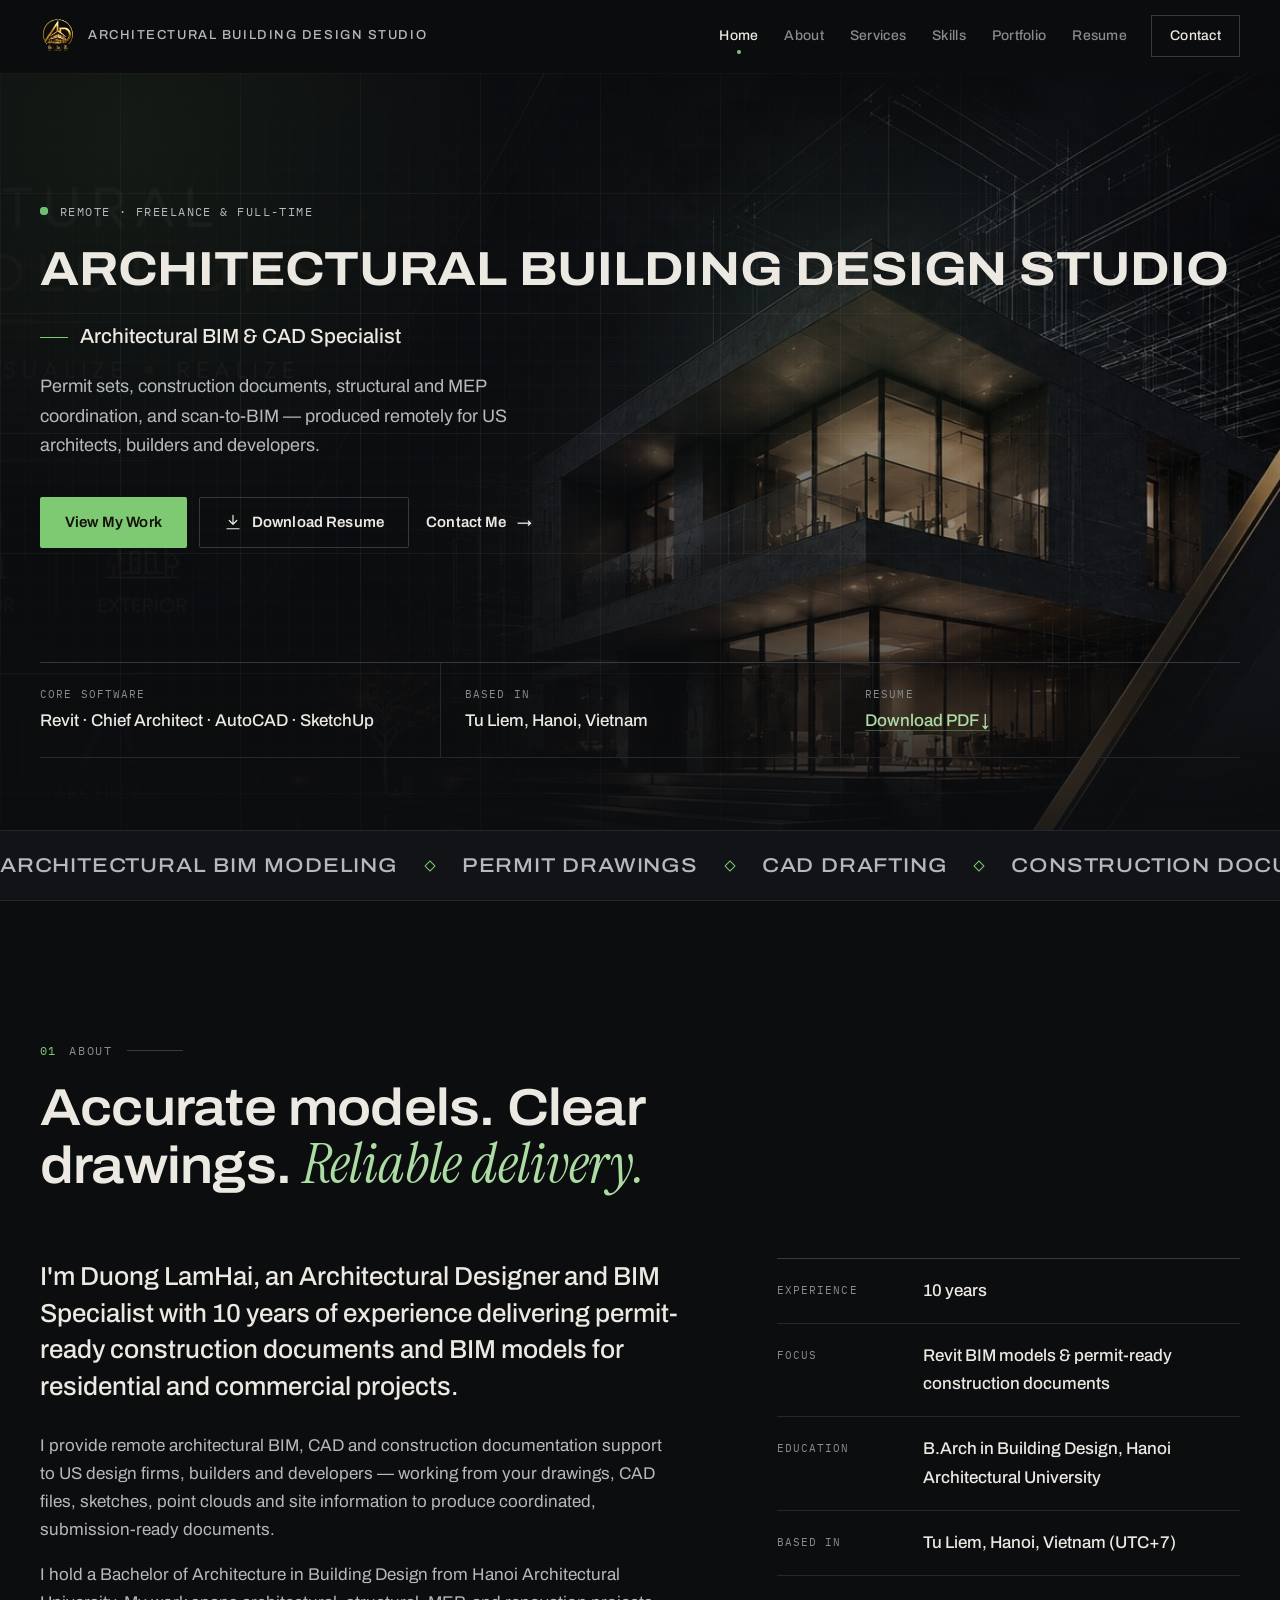
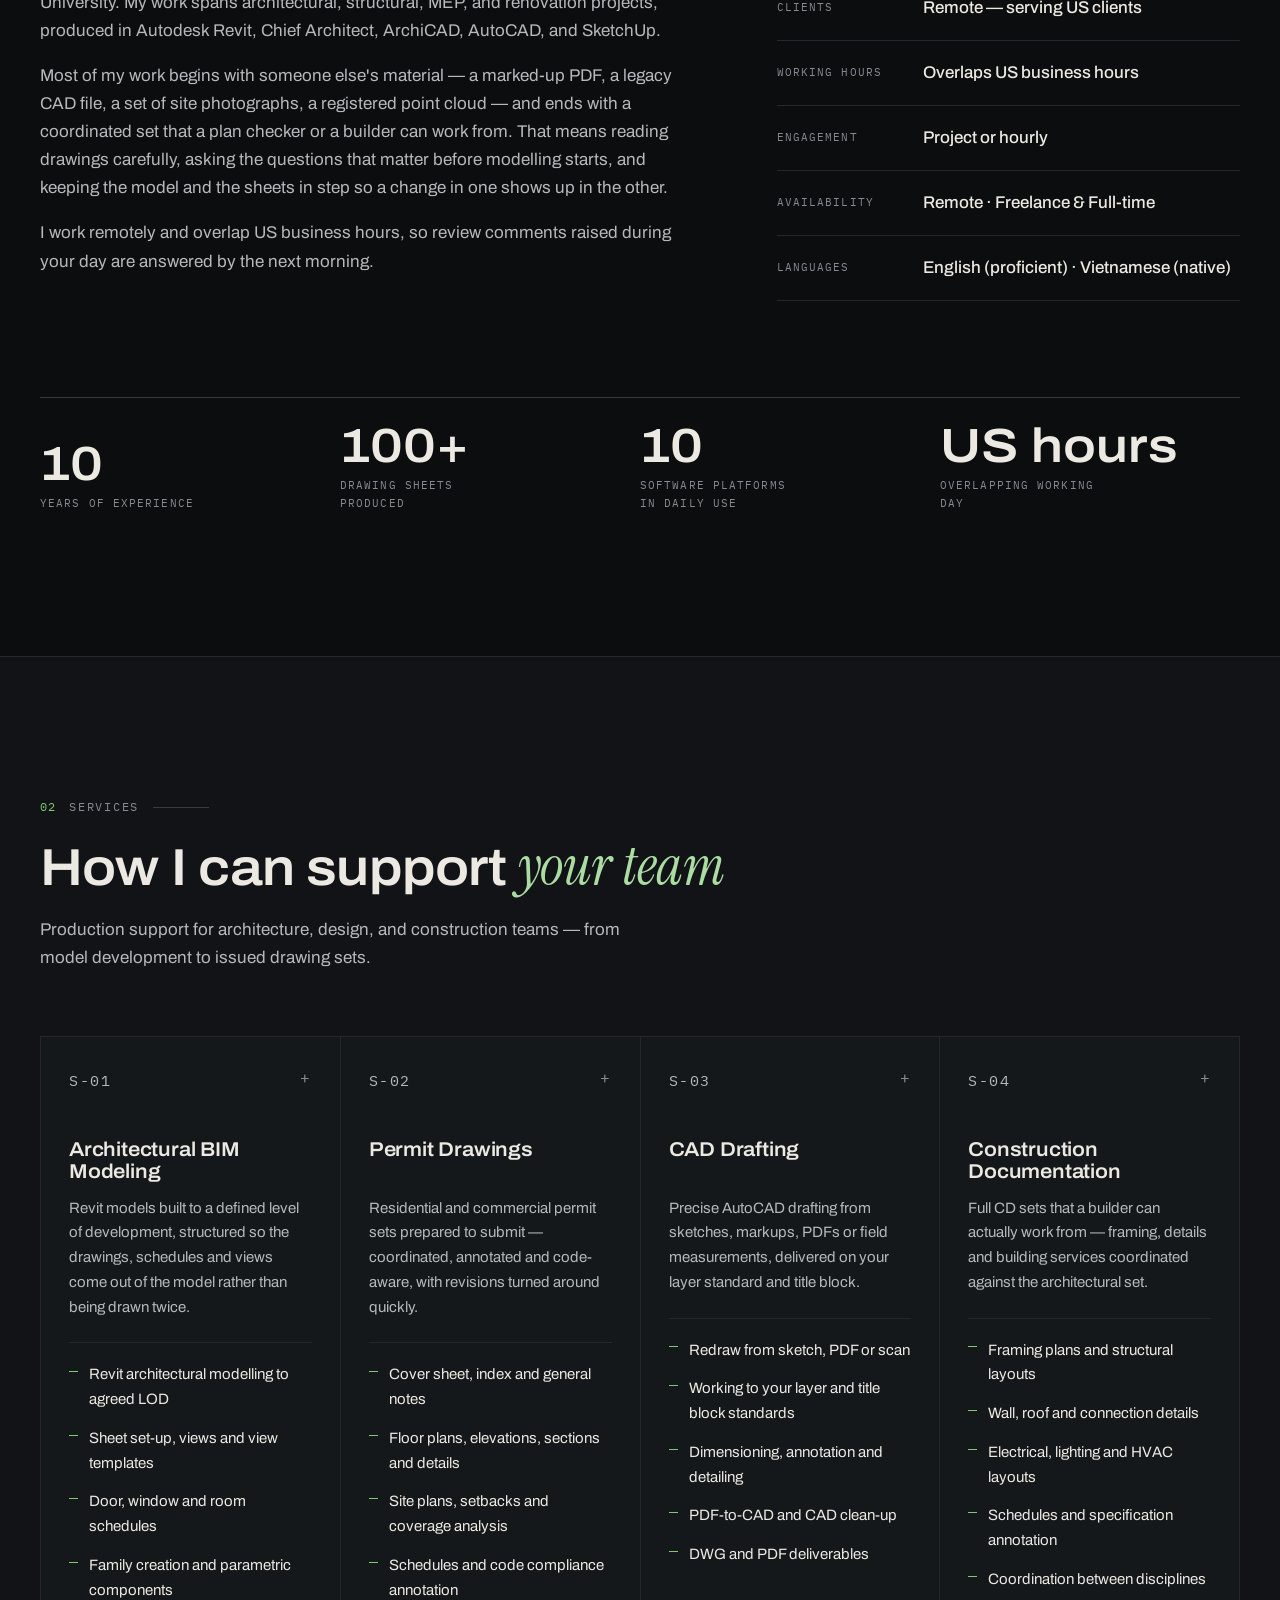
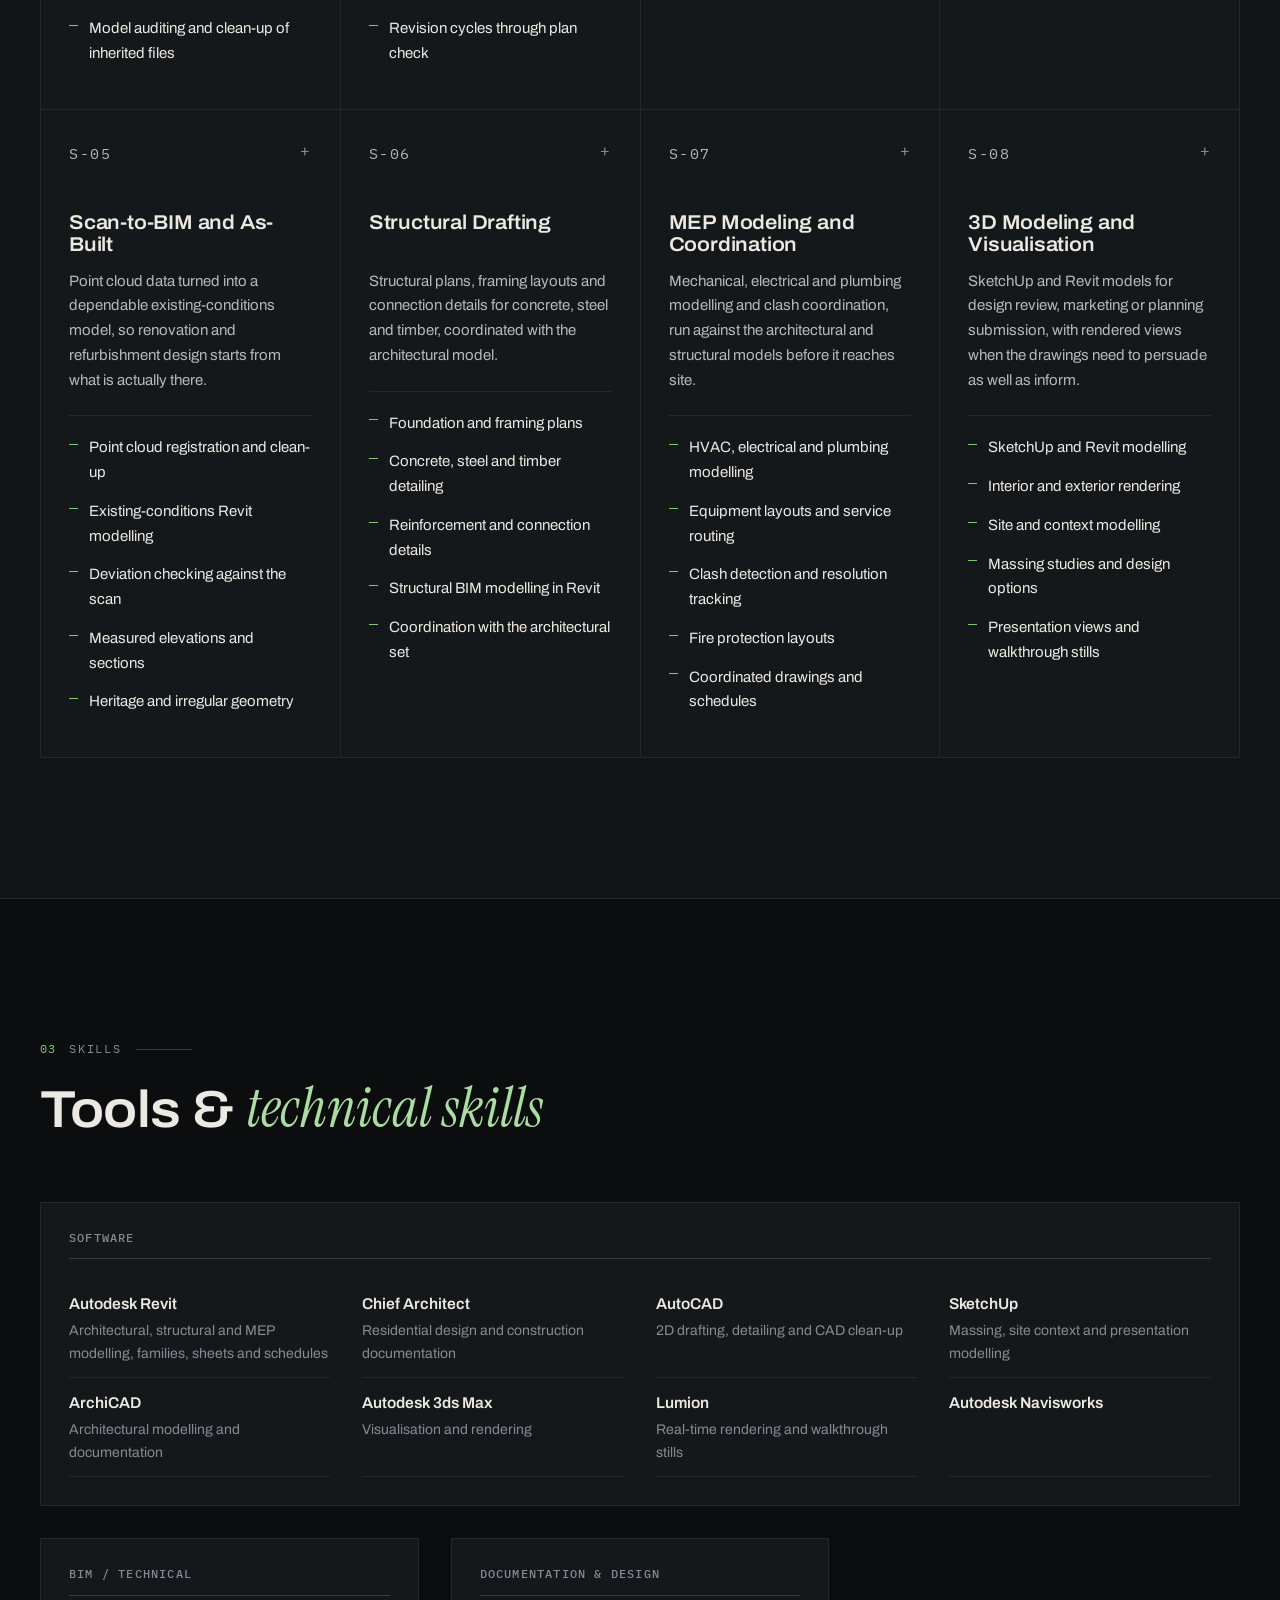
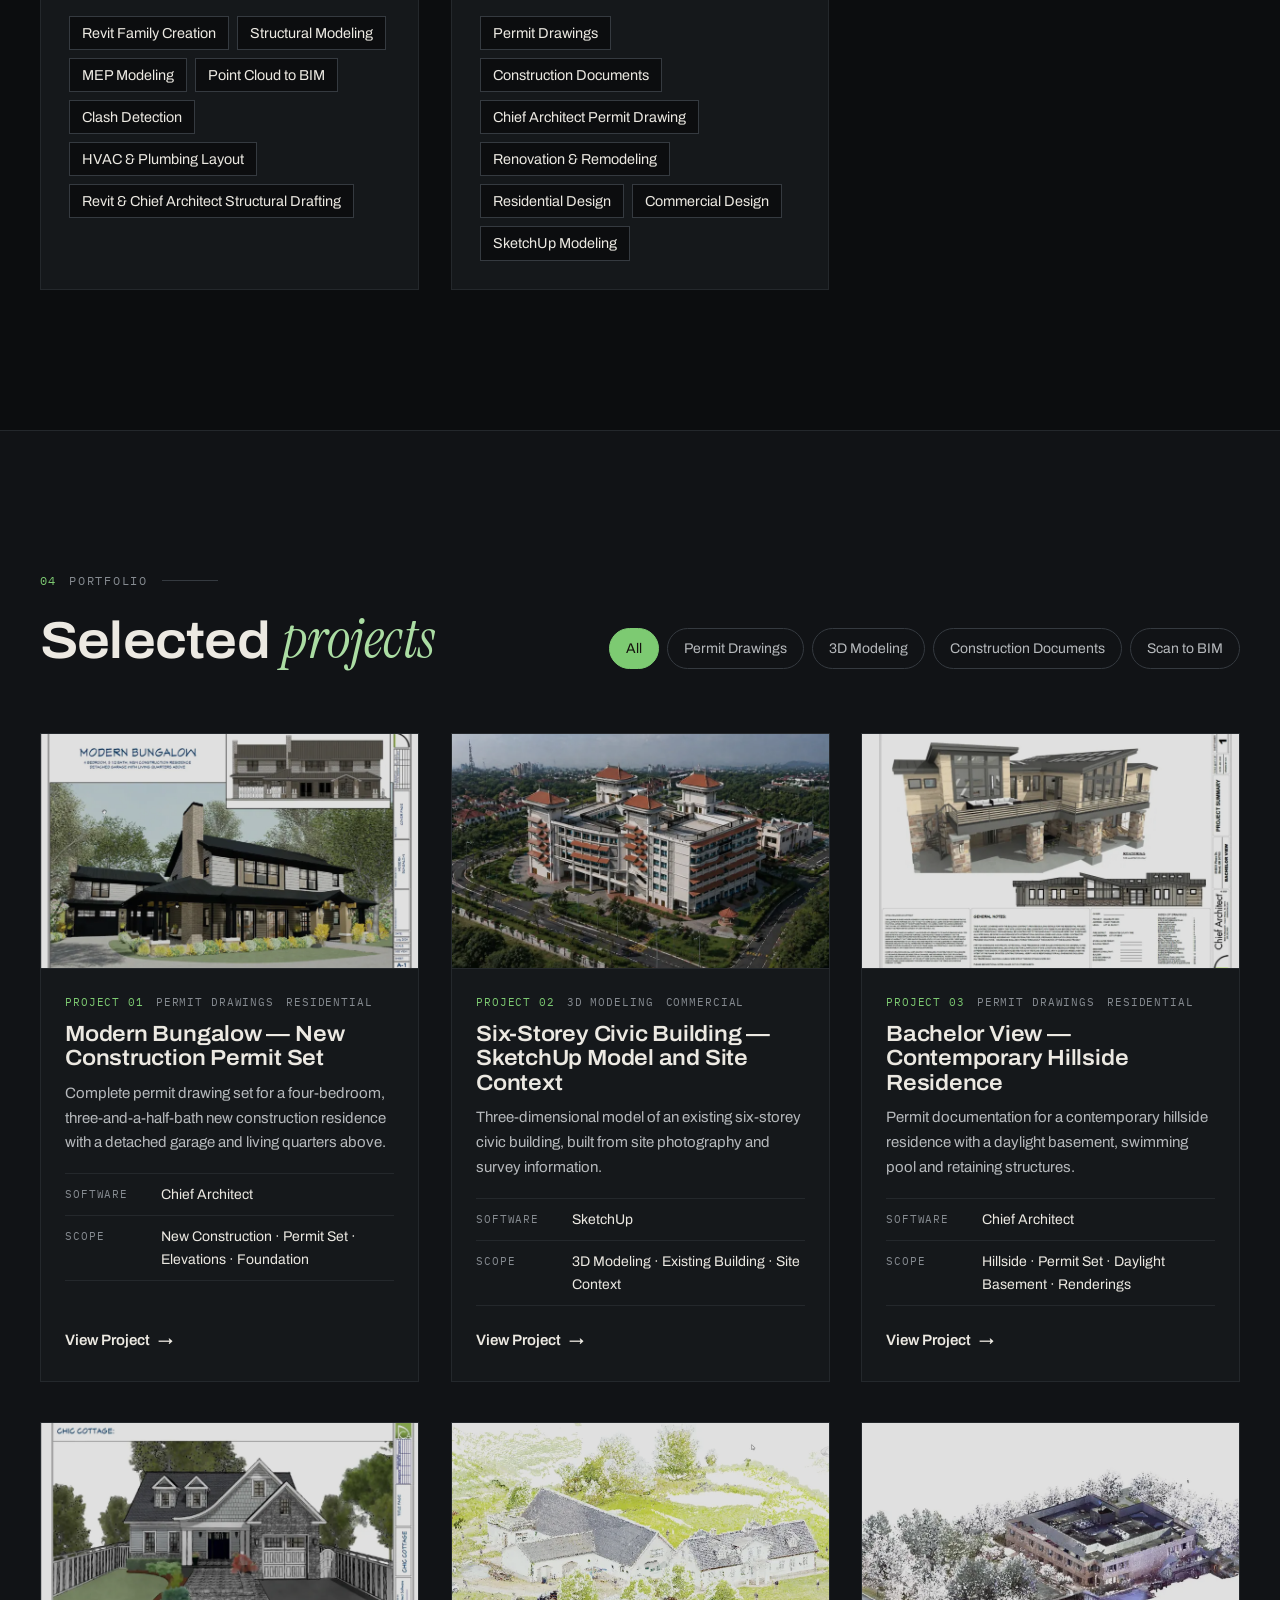
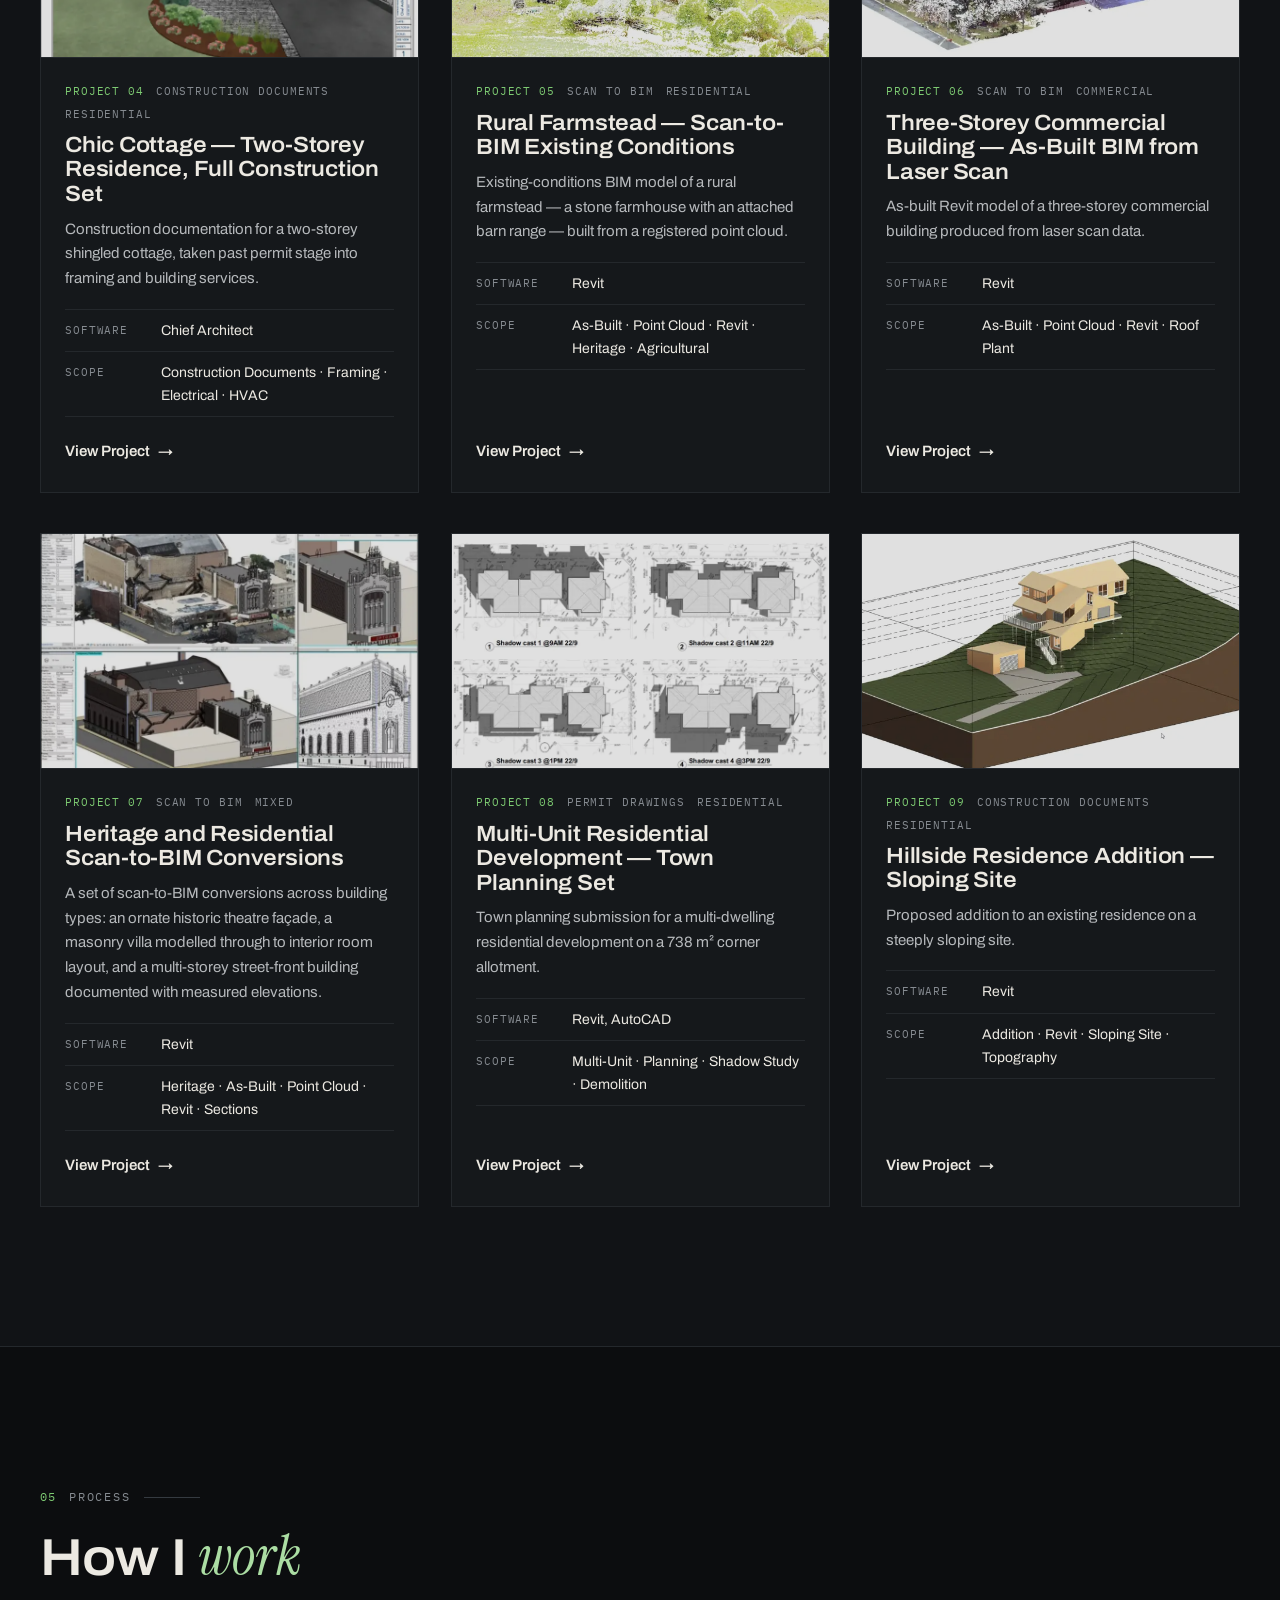
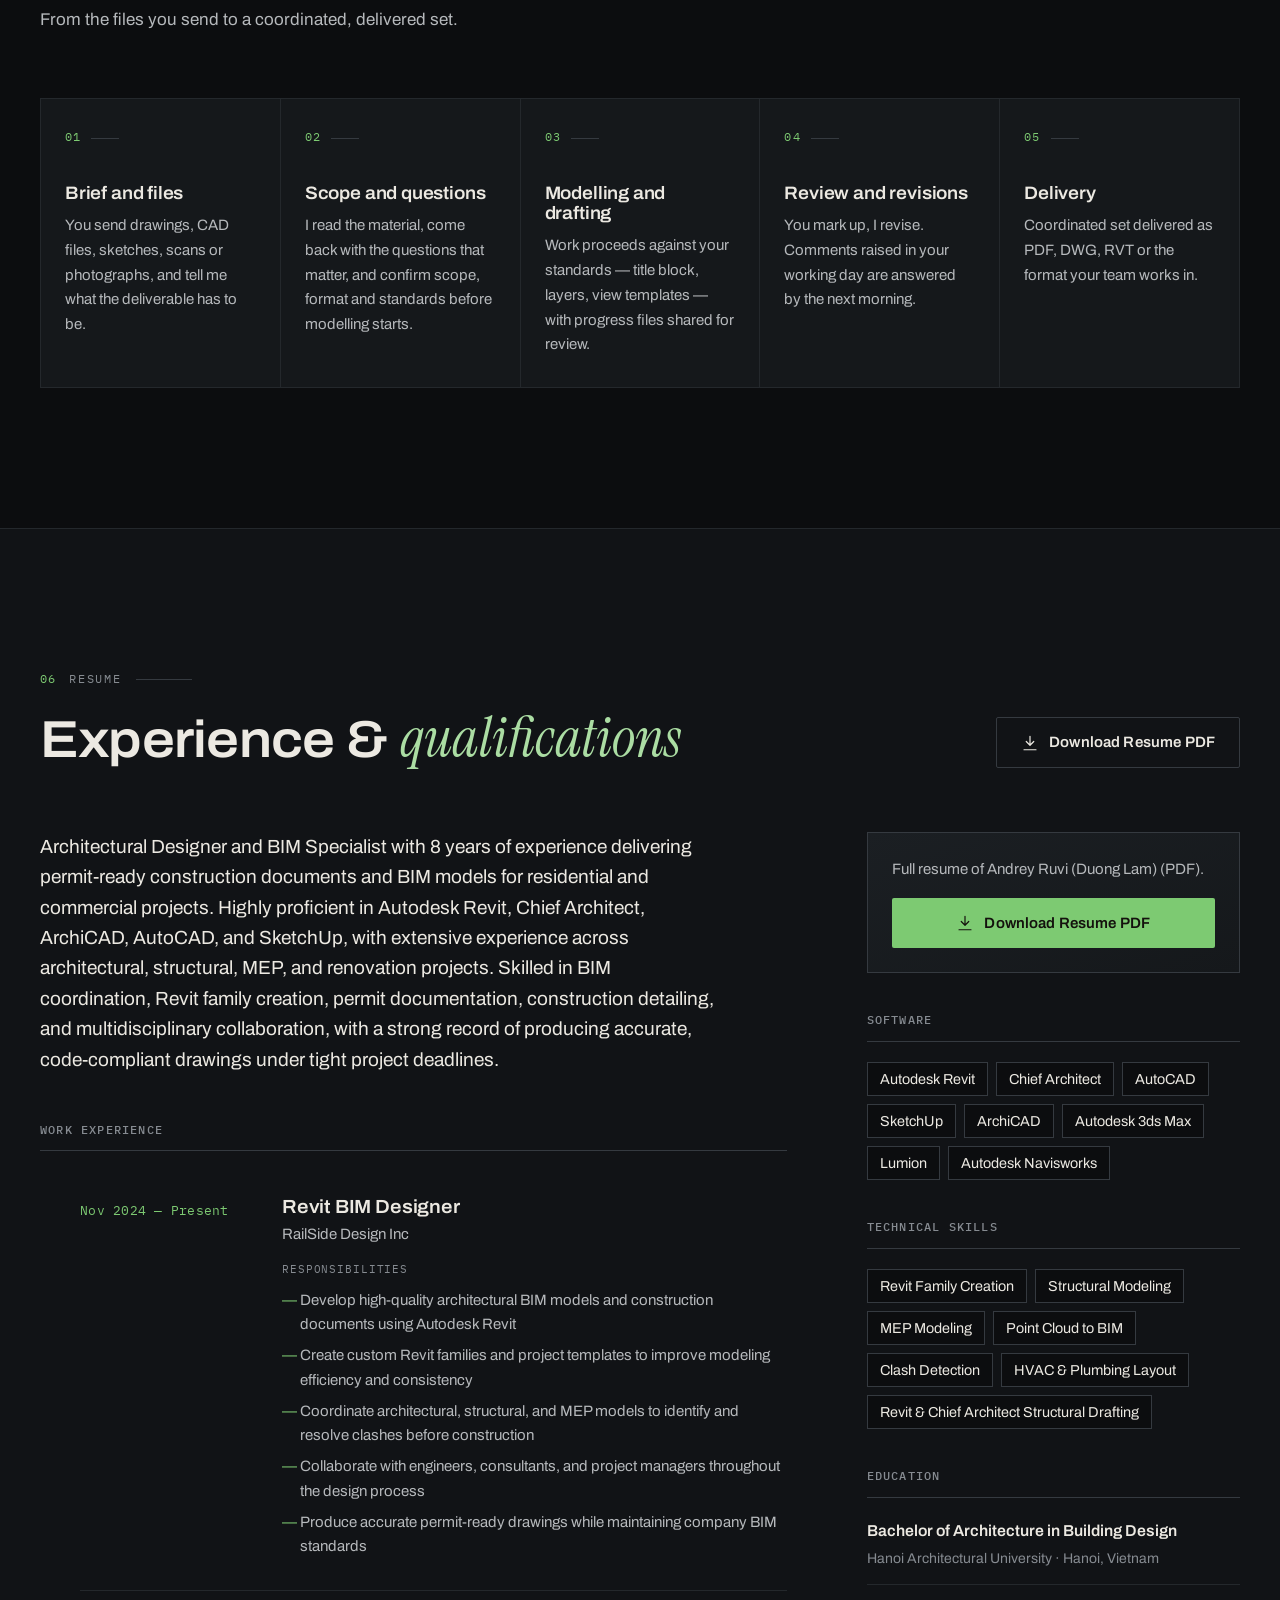
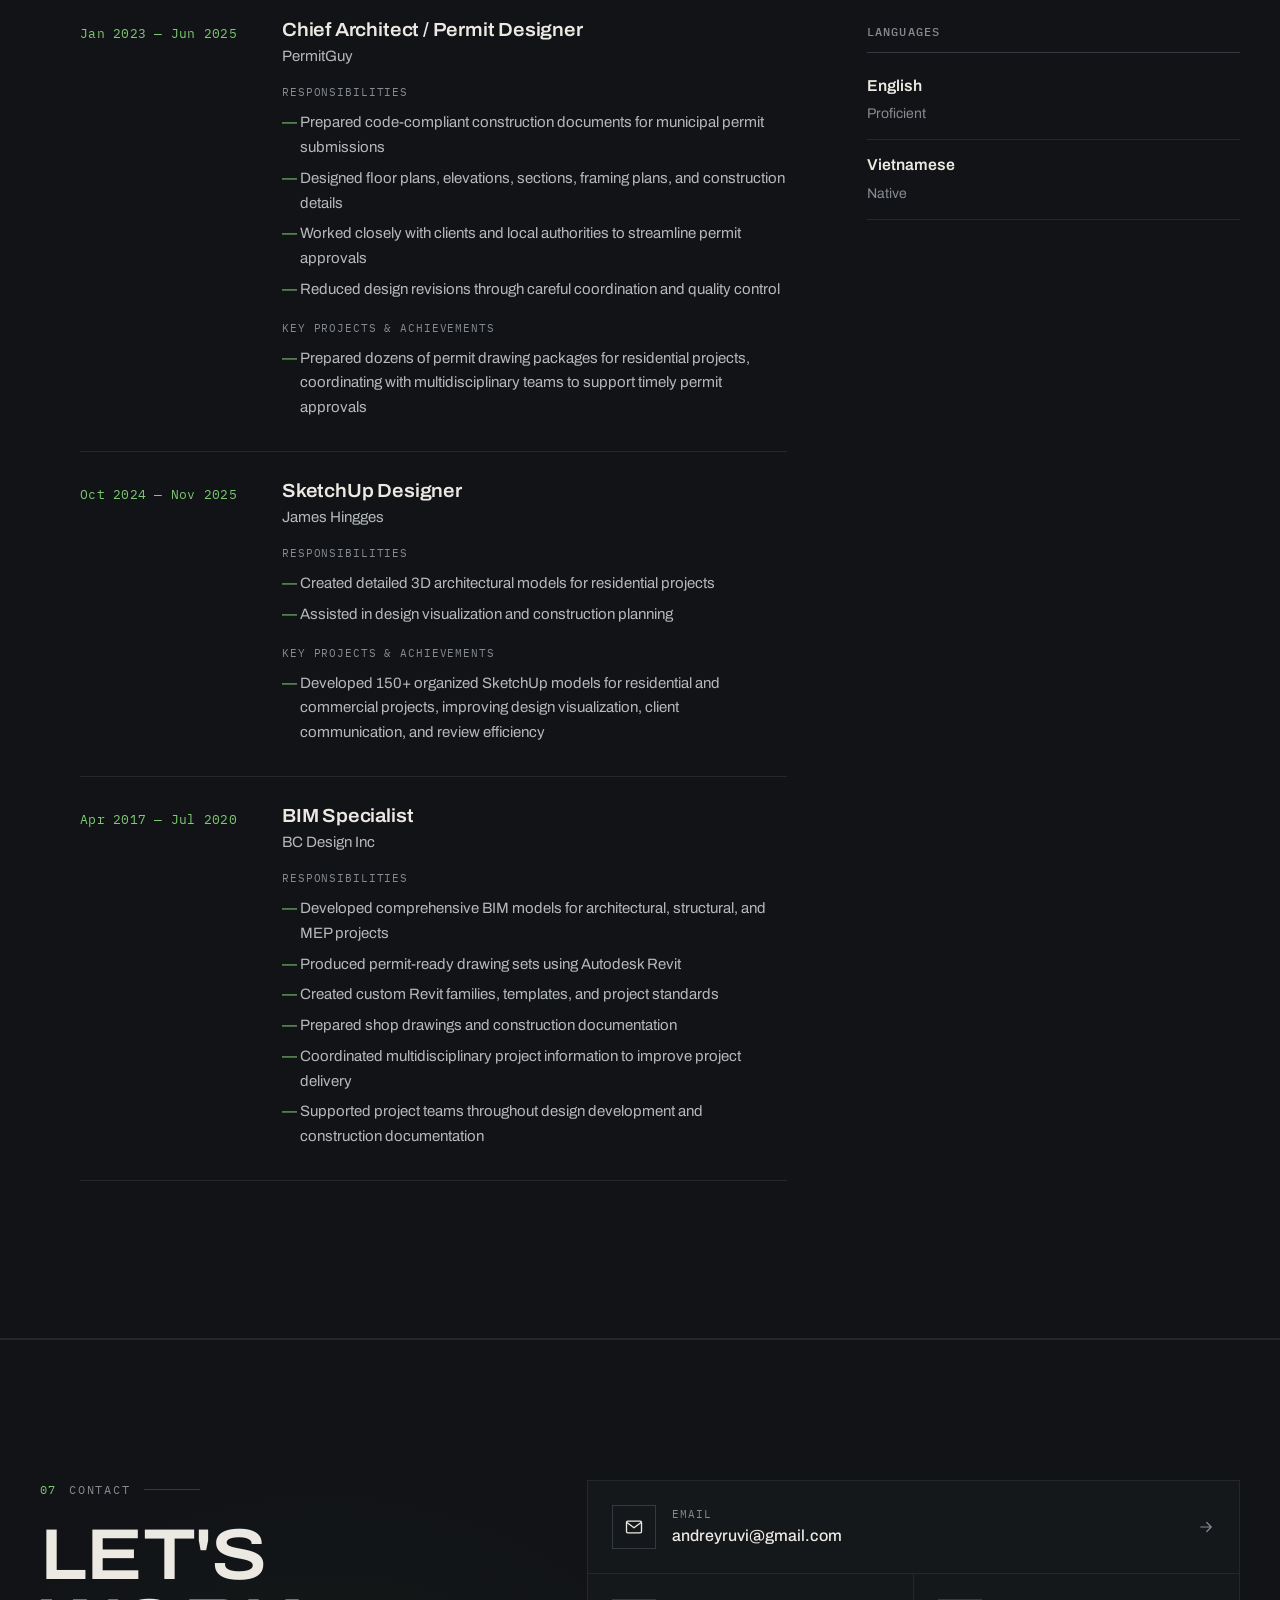
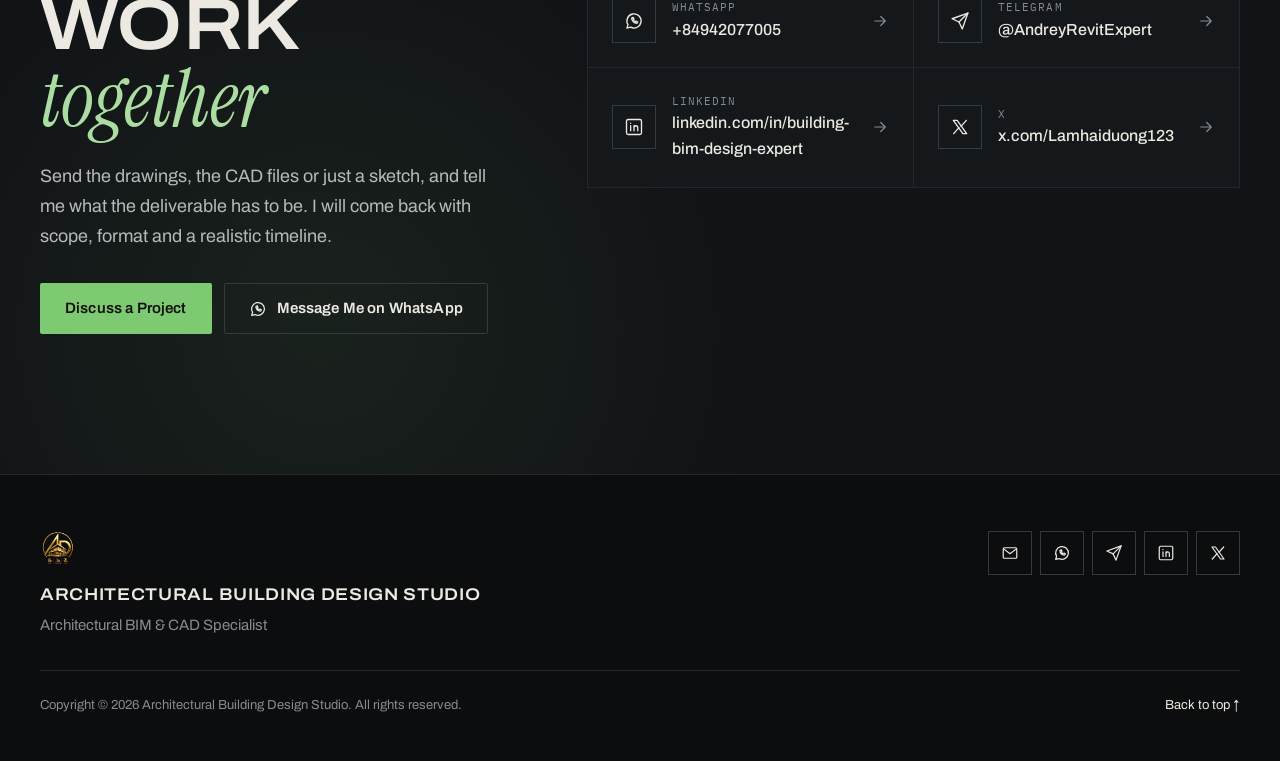
==== commit 1fda6602: "Update portfolio Fri 09/25/2026 23:59:26.40" ====
--- a/index.html
+++ b/index.html
@@ -27,7 +27,8 @@
   <link rel="preconnect" href="https://fonts.googleapis.com">
   <link rel="preconnect" href="https://fonts.gstatic.com" crossorigin>
   <link rel="stylesheet" href="https://fonts.googleapis.com/css2?family=Archivo:wdth,wght@62..125,400..700&amp;family=IBM+Plex+Mono:wght@400;500&amp;family=Instrument+Serif:ital@1&amp;display=swap">
-  <link rel="stylesheet" href="style.css">
+  <script>document.write('<link rel="stylesheet" href="style.css?v=' + Math.floor(Date.now() / 60000) + '">');</script>
+  <noscript><link rel="stylesheet" href="style.css"></noscript>
 </head>
 <body data-page="home">
   <a class="skip-link" href="#main">Skip to content</a>
@@ -195,7 +196,13 @@
 
   <noscript><p class="noscript">This portfolio needs JavaScript enabled to display its content.</p></noscript>
 
-  <script src="content.js"></script>
-  <script src="script.js"></script>
+  <!-- Load the newest content and code on every visit (browsers otherwise keep an old copy for ~10 minutes after an update) -->
+  <script>
+    (function () {
+      var v = Math.floor(Date.now() / 60000);
+      document.write('<script src="content.js?v=' + v + '"><\/script>');
+      document.write('<script src="script.js?v=' + v + '"><\/script>');
+    })();
+  </script>
 </body>
 </html>
